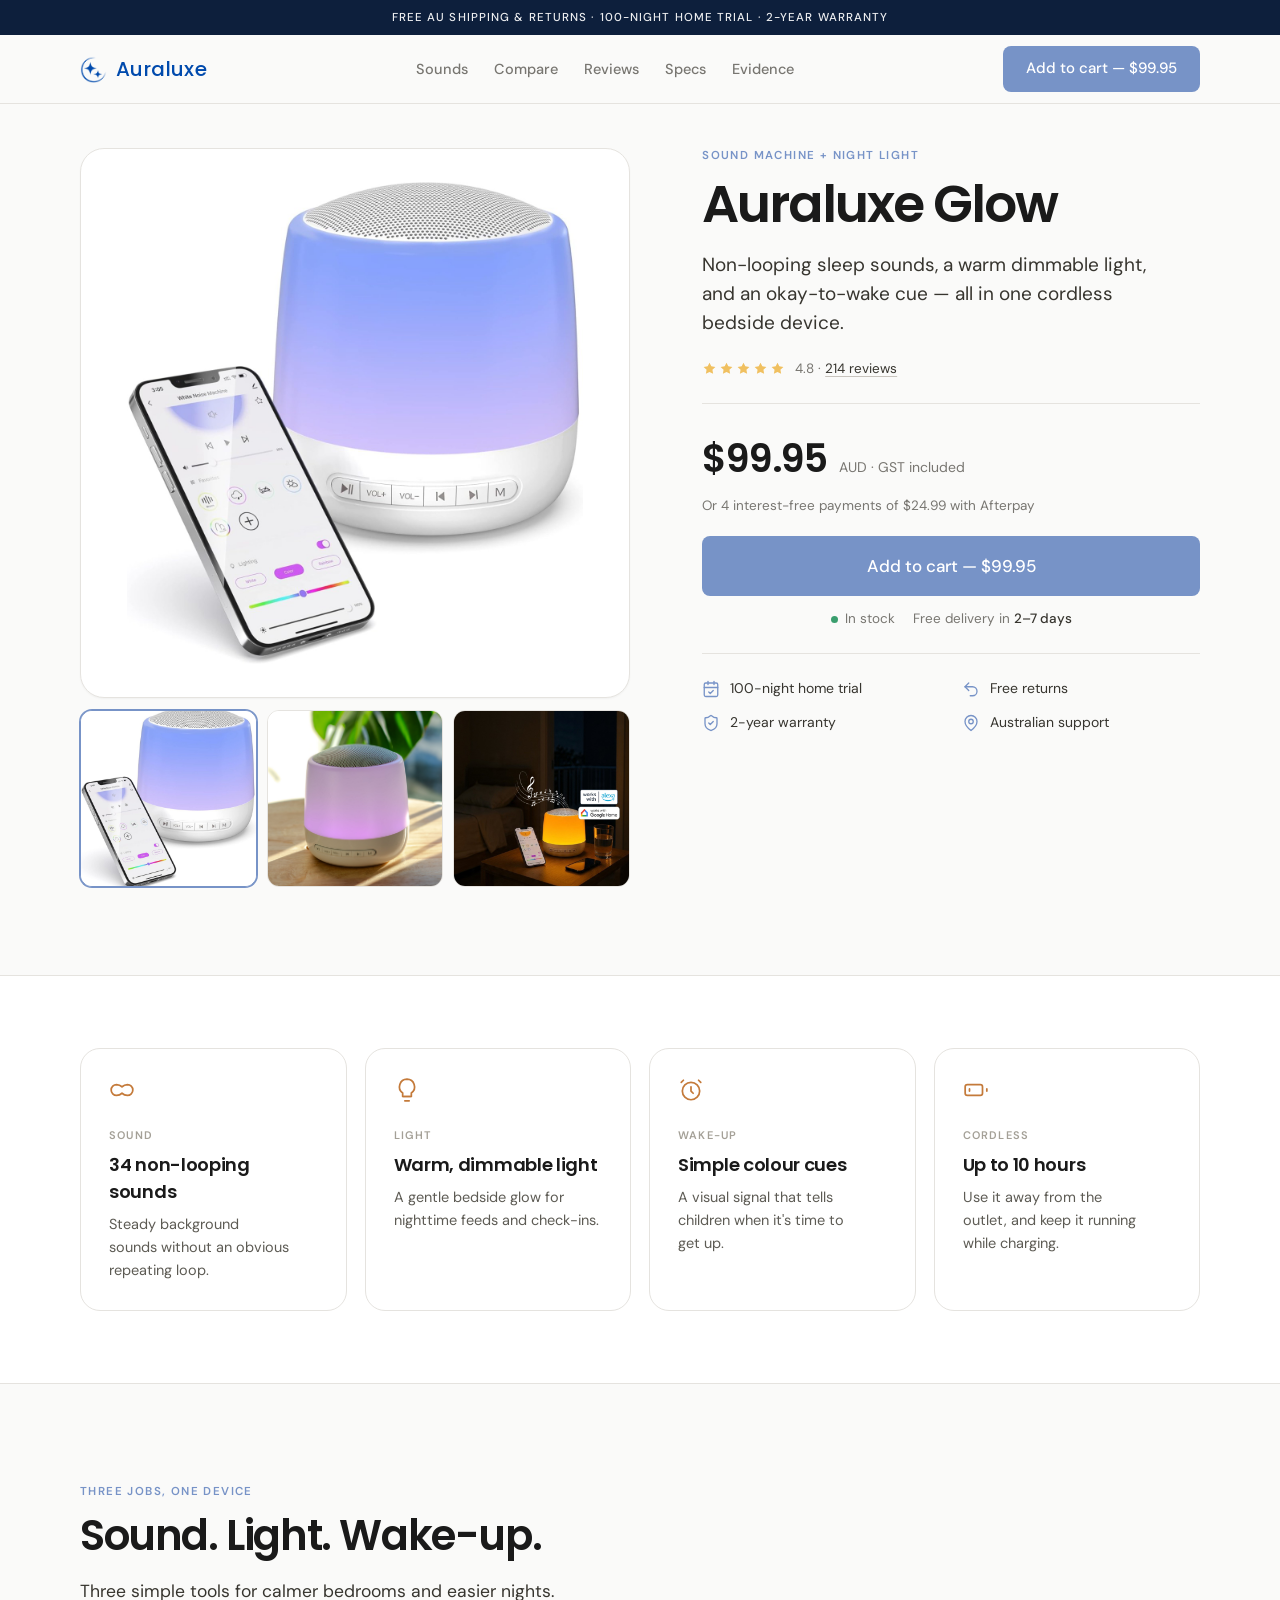
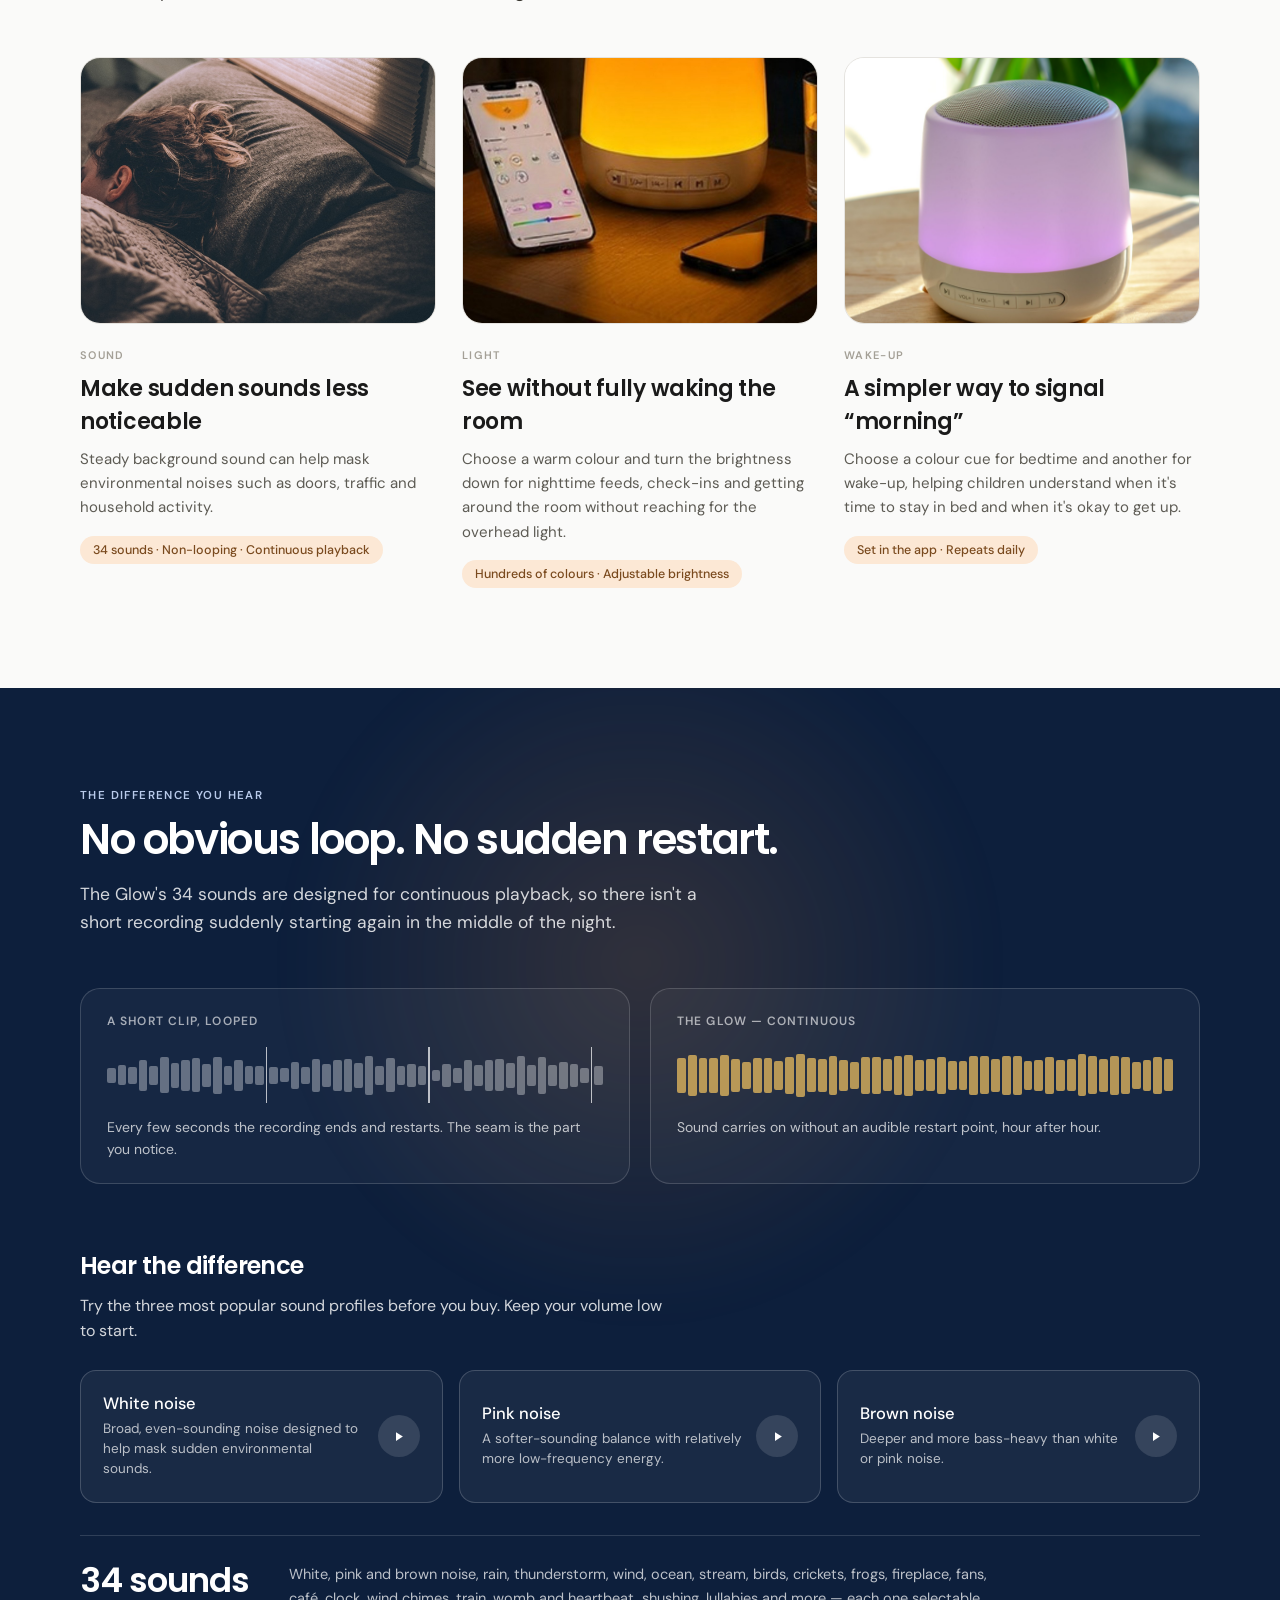
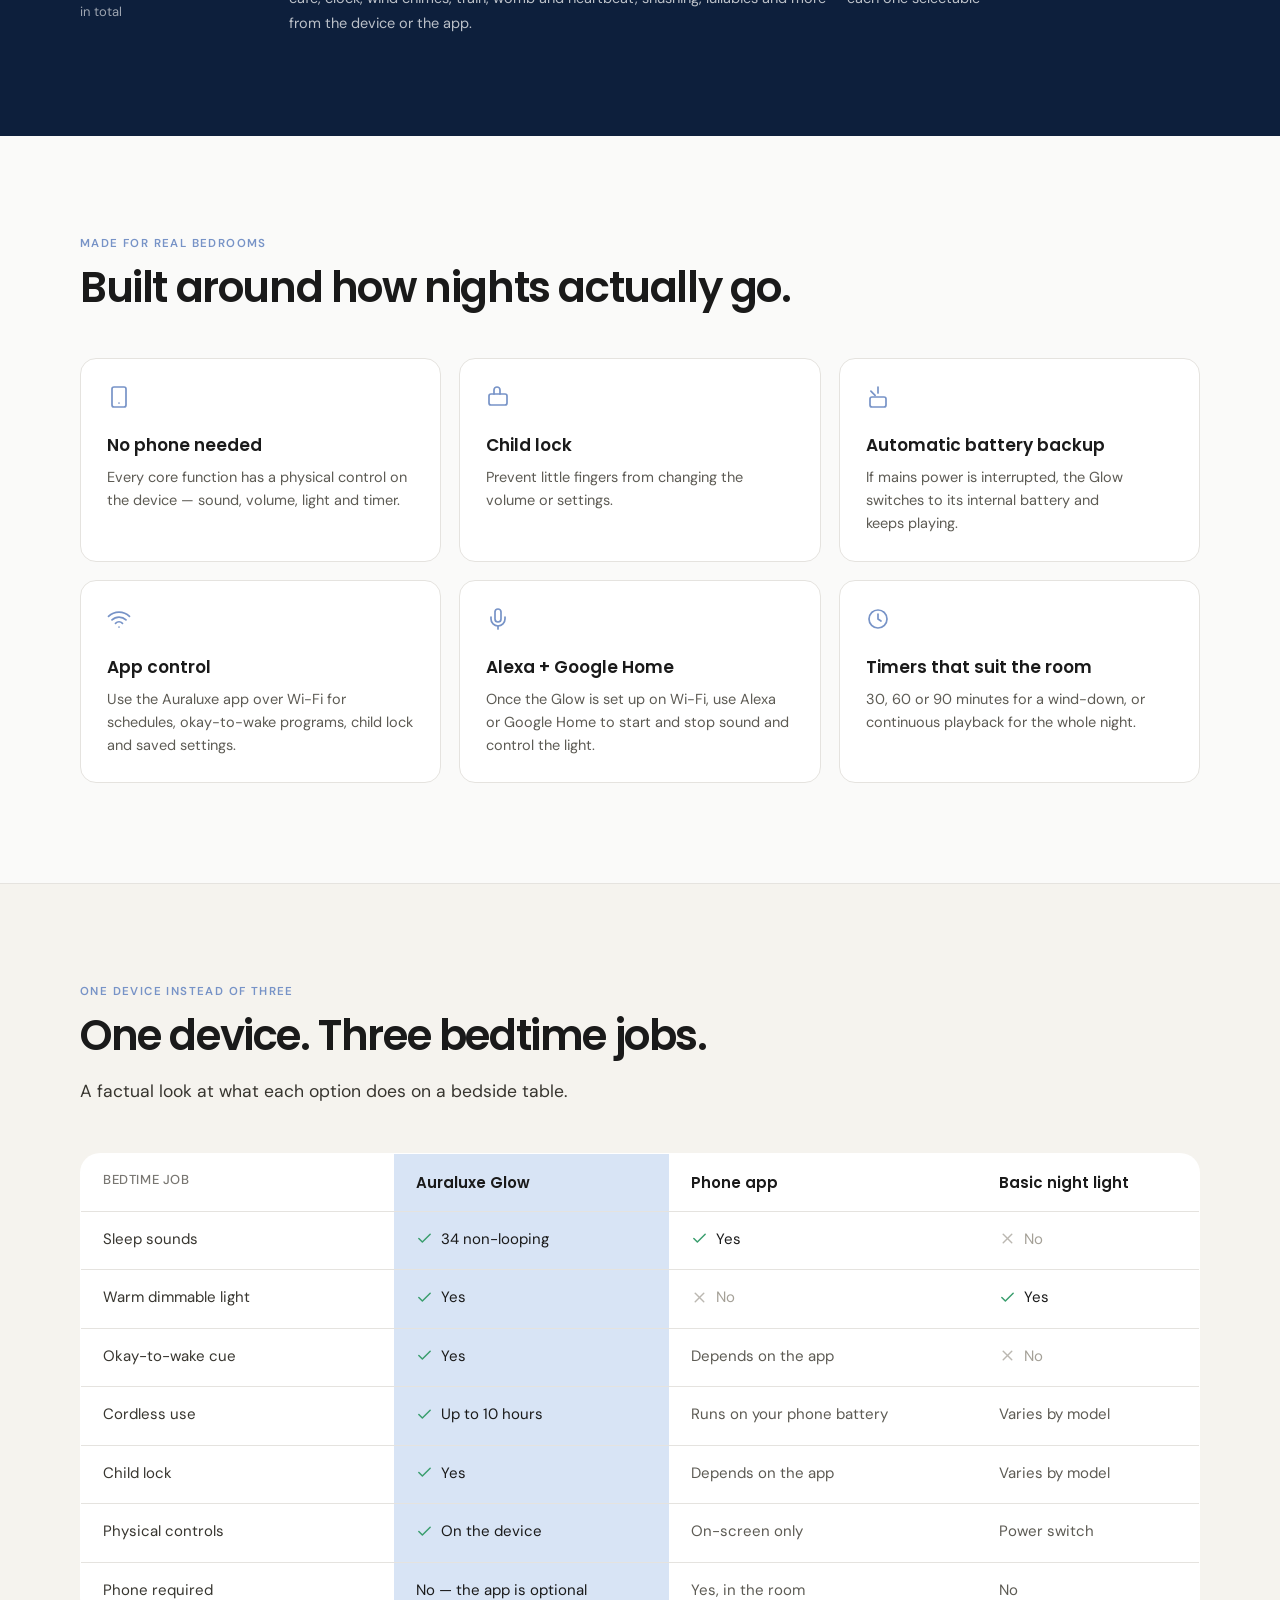
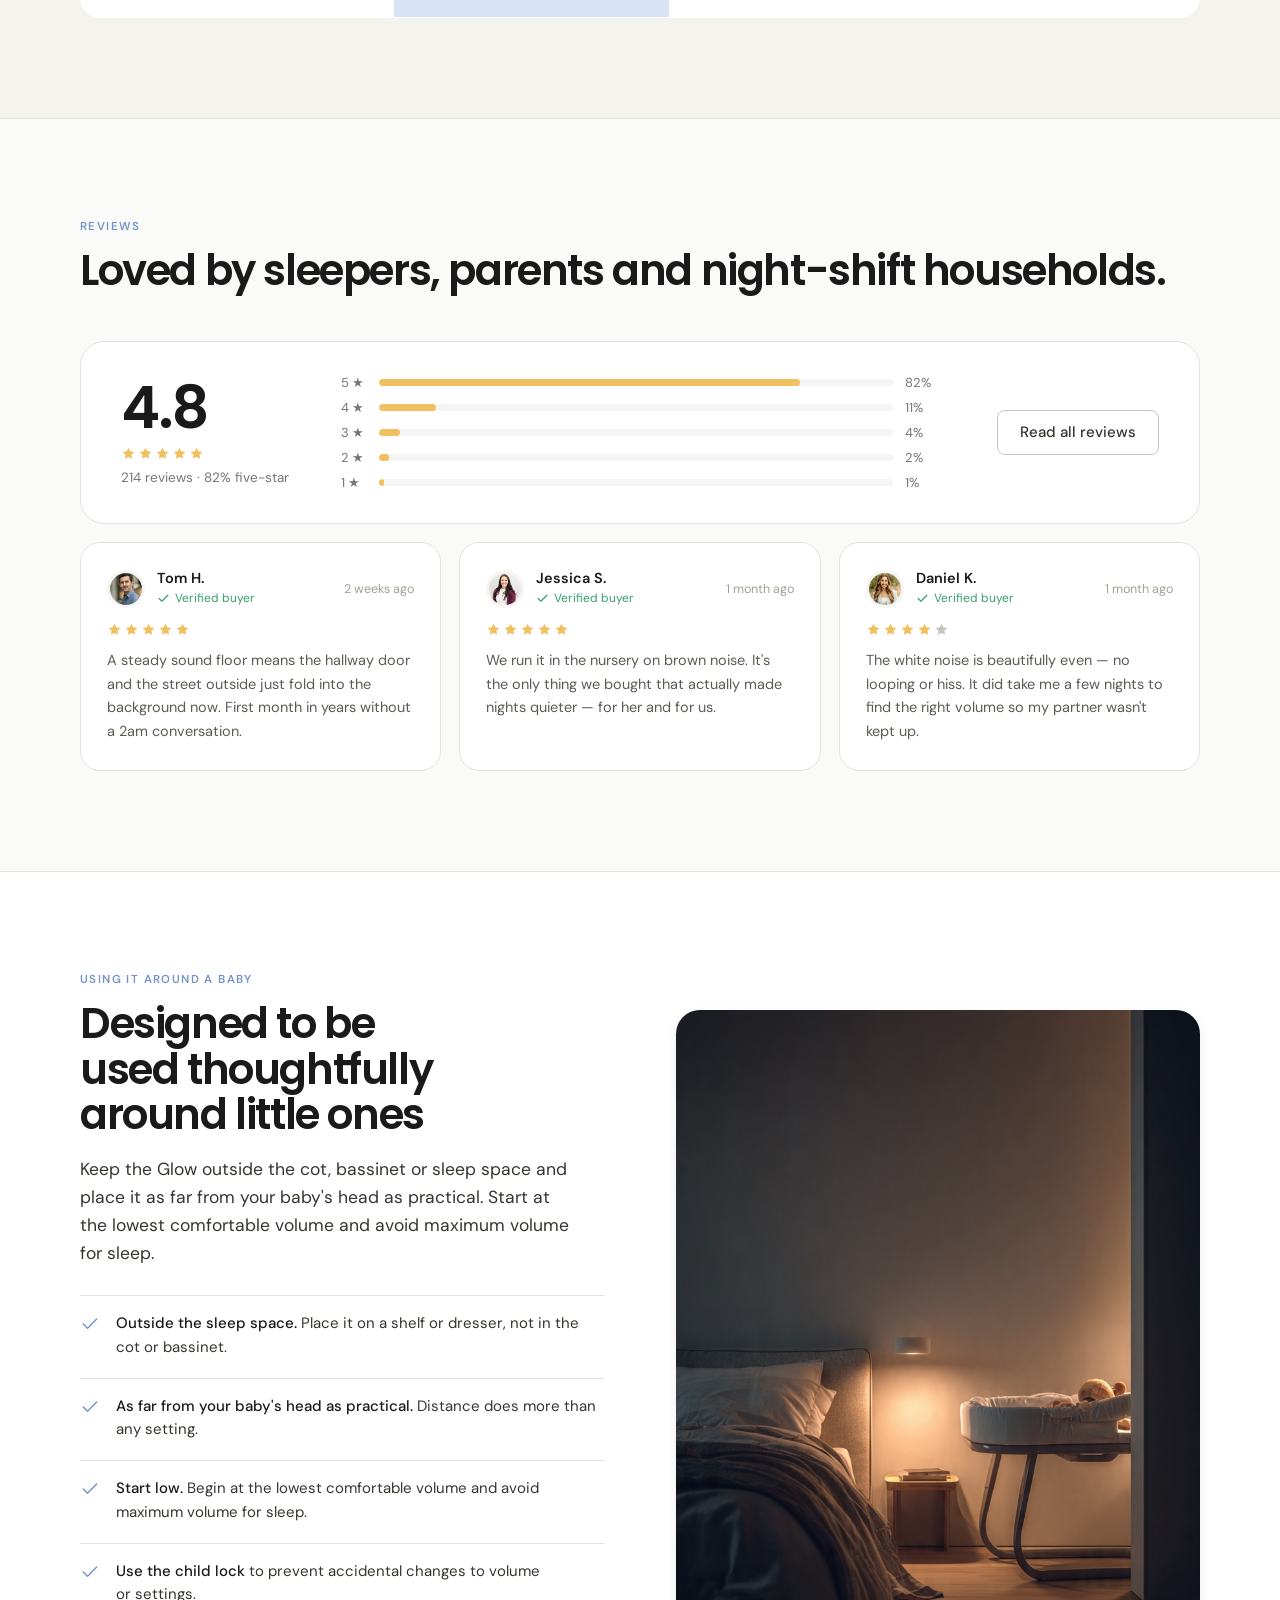
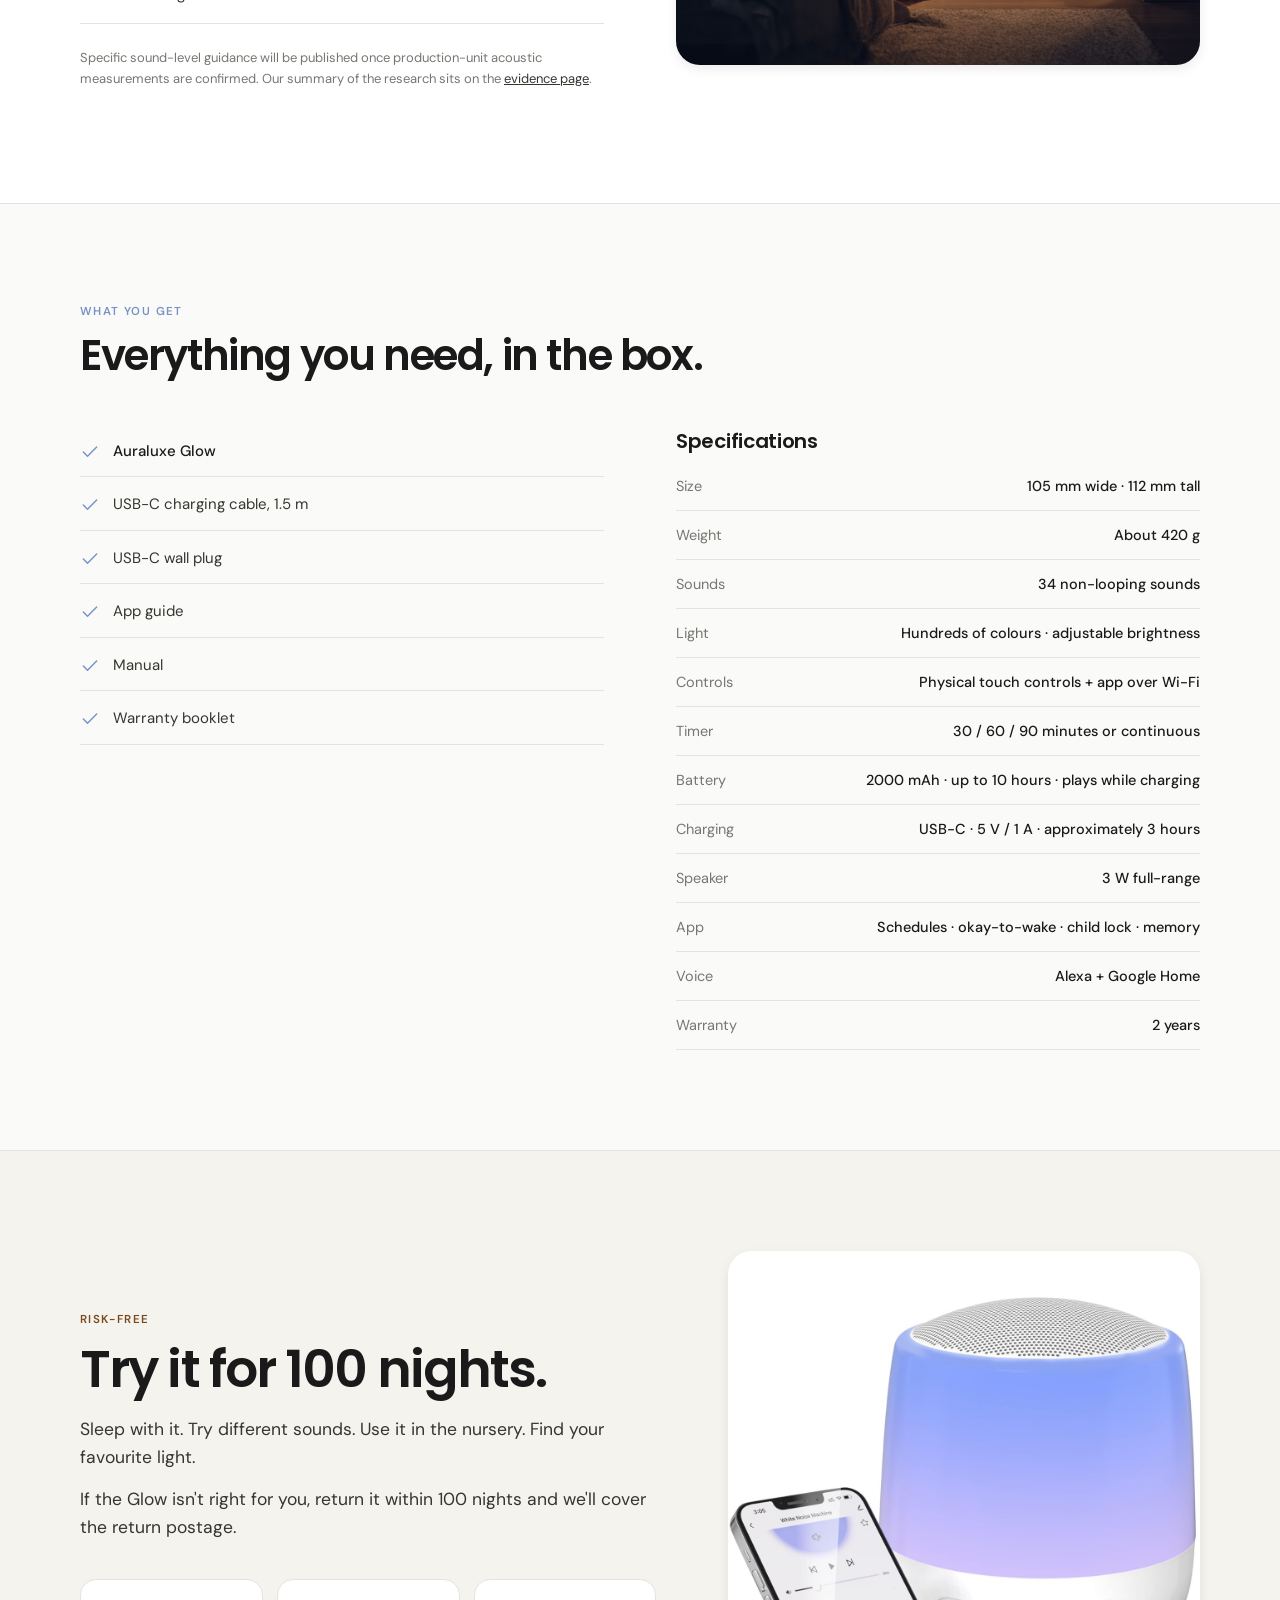
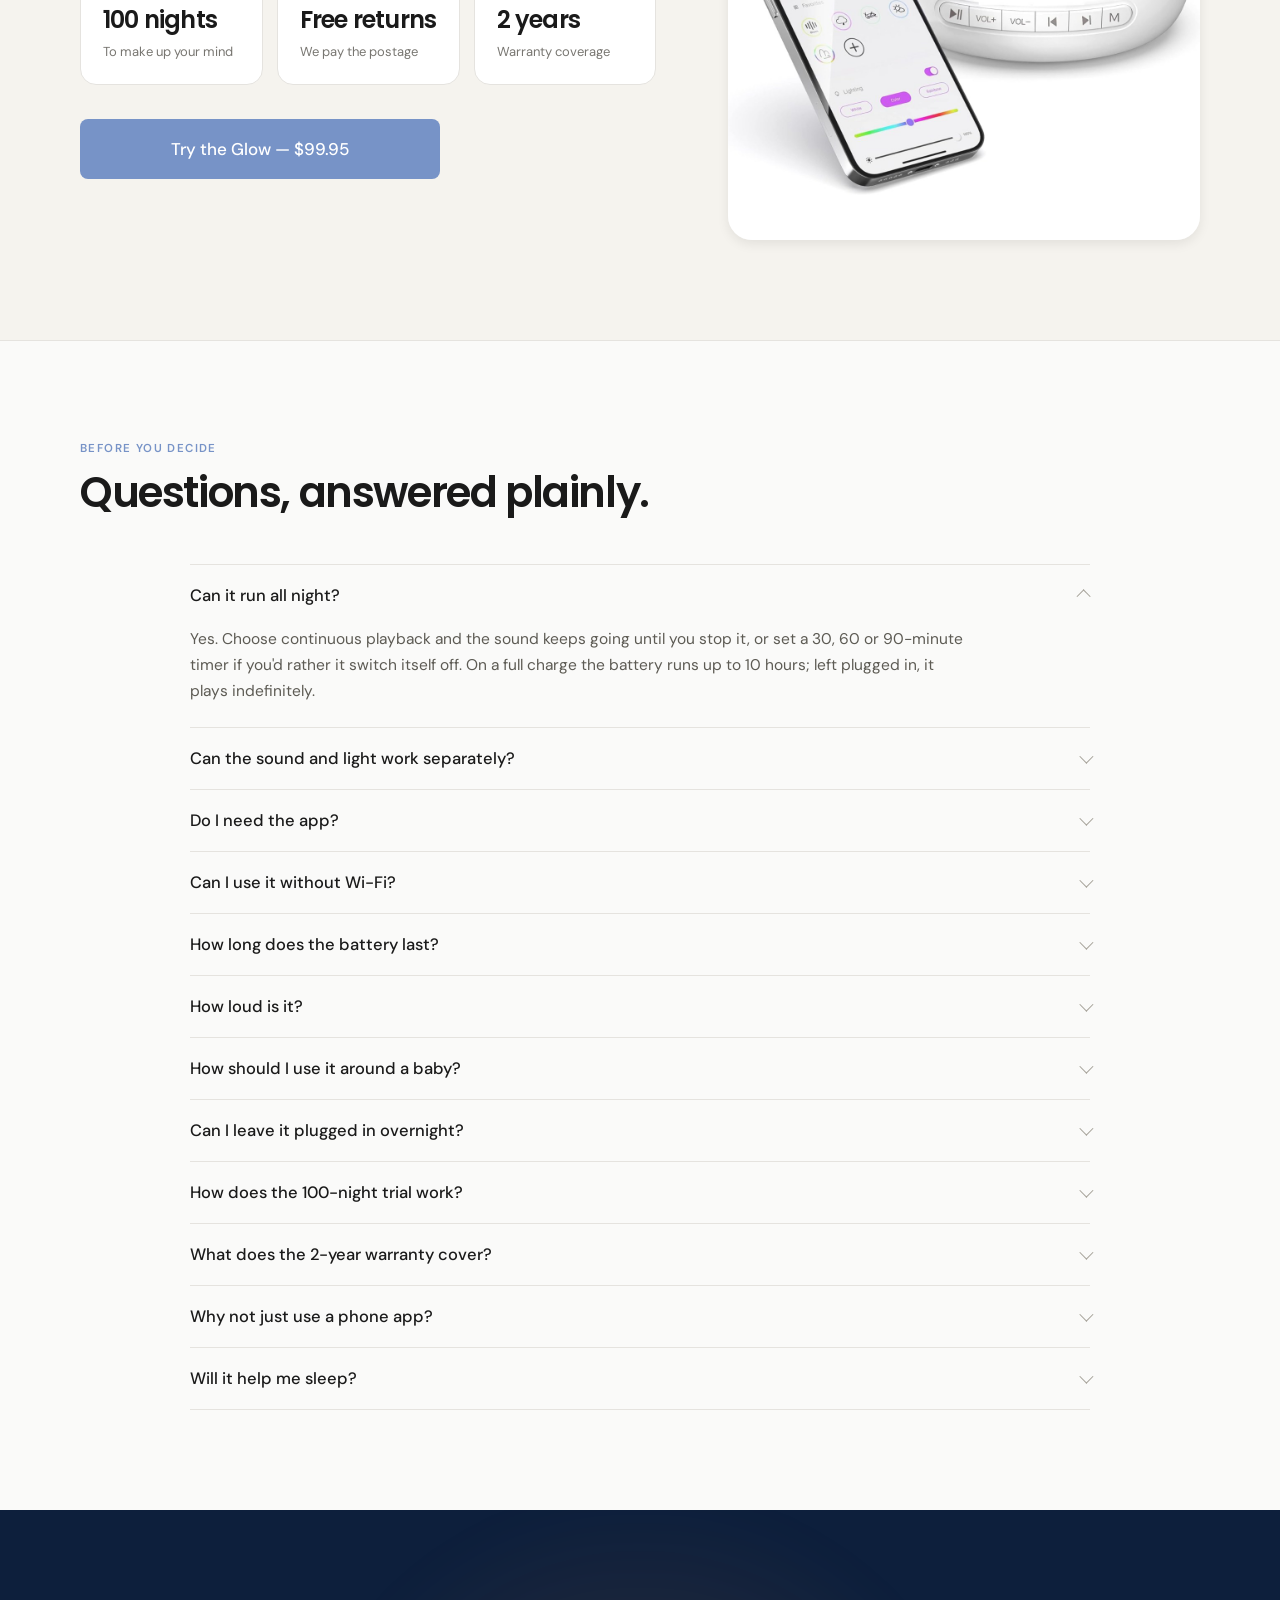
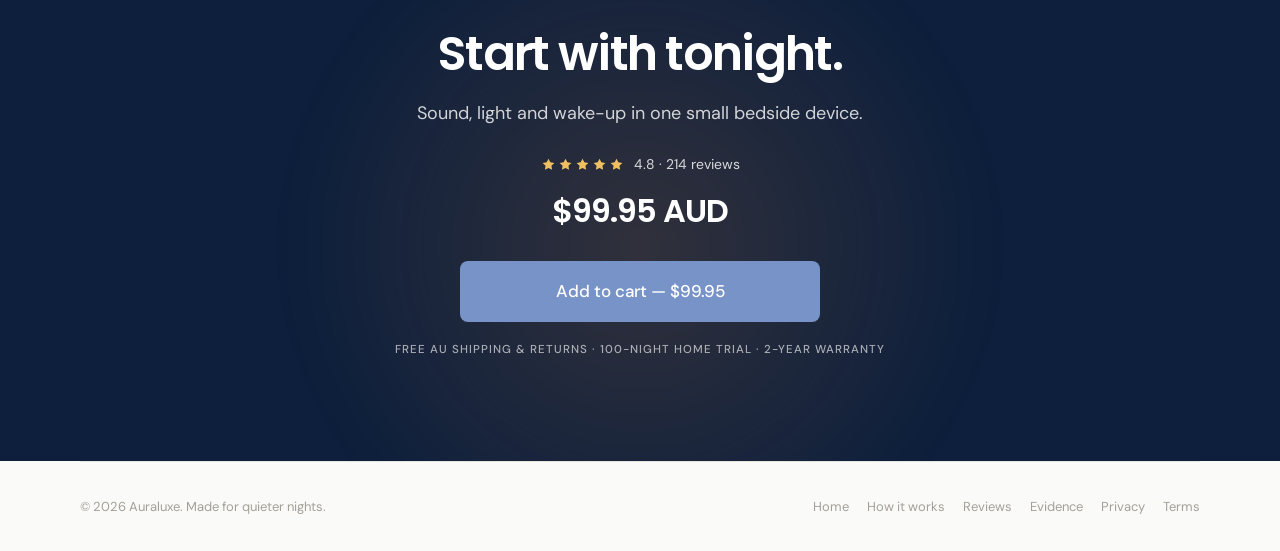
==== glow.html @ ab789fbf "Add files via upload" ====
<!DOCTYPE html>
<html lang="en">
<head>
<meta charset="utf-8">
<meta name="viewport" content="width=device-width, initial-scale=1">
<title>Auraluxe Glow — sound machine, night light and okay-to-wake in one</title>
<meta name="description" content="One small light. Quieter nights. Non-looping sleep sounds, a warm dimmable light and an okay-to-wake cue in one cordless bedside device. $99.95 AUD with free AU shipping, a 100-night home trial and a 2-year warranty.">
<link rel="stylesheet" href="assets/colors_and_type.css">
<style>
*{box-sizing:border-box}
html{scroll-behavior:smooth}
html,body{margin:0;padding:0;background:var(--surface-soft)}
body{font-family:var(--font-body);color:var(--ink);-webkit-font-smoothing:antialiased;text-rendering:optimizeLegibility}
:root{--gutter:40px;--sec:100px;--accent:#7793C7;--accent-deep:#4a659e;--amber:var(--brand-orange);--cream:var(--card-tint-cream);--ease:cubic-bezier(.4,0,.2,1)}
img{display:block;max-width:100%}
a{color:var(--charcoal)}
a:hover{color:var(--ink)}
:focus-visible{outline:2px solid var(--accent);outline-offset:3px;border-radius:4px}
::selection{background:var(--brand-purple-300)}
.wrap{max-width:1200px;margin:0 auto;padding-inline:var(--gutter)}
.eyebrow{font-size:11.5px;font-weight:600;letter-spacing:1.4px;text-transform:uppercase;color:var(--accent)}
.eyebrow.amber{color:var(--brand-orange-deep)}
h1{font-family:var(--font-head);font-weight:600;font-size:52px;letter-spacing:-2px;line-height:1.04;margin:14px 0 0;color:var(--ink);text-wrap:balance}
h2{font-family:var(--font-head);font-weight:600;font-size:42px;letter-spacing:-1.4px;line-height:1.08;margin:14px 0 0;color:var(--ink);text-wrap:balance}
h3{font-family:var(--font-head);font-weight:600;letter-spacing:-.3px;color:var(--ink);margin:0}
.sub{font-size:17.5px;line-height:1.6;color:var(--charcoal);max-width:54ch;margin:18px 0 0;text-wrap:pretty}
.sec{padding-block:var(--sec)}
.band{background:var(--cream);border-block:1px solid var(--hairline)}
.band-white{background:var(--canvas);border-block:1px solid var(--hairline)}
.btn{font-family:var(--font-body);font-size:15px;font-weight:500;line-height:1.3;border-radius:var(--r-md);padding:12px 22px;border:1px solid transparent;cursor:pointer;display:inline-flex;align-items:center;justify-content:center;gap:9px;white-space:nowrap;background:var(--accent);color:#fff;text-decoration:none;transition:background .2s var(--ease),transform .2s var(--ease),box-shadow .2s var(--ease)}
.btn:hover{background:var(--accent-deep);color:#fff;transform:translateY(-1px);box-shadow:var(--elev-2)}
.btn:active{transform:scale(.99)}
.btn-lg{font-size:17px;padding:18px 32px;width:100%}
.btn-ghost{background:transparent;color:var(--charcoal);border-color:var(--hairline-strong)}
.btn-ghost:hover{background:var(--surface);color:var(--ink);box-shadow:none}
.reveal{opacity:0;transform:translateY(14px);transition:opacity .7s var(--ease),transform .7s var(--ease)}
.reveal.in{opacity:1;transform:none}
@media (prefers-reduced-motion:reduce){.reveal{opacity:1;transform:none;transition:none}}
/* ---- announcement + nav ---- */
.banner{background:var(--brand-navy);color:rgba(255,255,255,.92);font-size:11.5px;font-weight:500;letter-spacing:1.1px;text-transform:uppercase;text-align:center;padding:10px 16px}
.nav{position:sticky;top:0;z-index:60;background:rgba(250,250,249,.9);backdrop-filter:blur(16px);-webkit-backdrop-filter:blur(16px);border-bottom:1px solid var(--hairline)}
.nav-inner{height:68px;display:flex;align-items:center;justify-content:space-between;gap:18px}
.brand{display:flex;align-items:center;gap:9px;text-decoration:none}
.brand img{height:27px;width:27px;object-fit:contain}
.brand span{font-family:var(--font-head);font-weight:500;font-size:20px;letter-spacing:.4px;color:var(--aura-logo-blue)}
.nav-links{display:flex;gap:26px;font-size:14.5px;font-weight:500}
.nav-links a{color:var(--steel);text-decoration:none}
.nav-links a:hover{color:var(--ink)}
/* ---- hero / buy box ---- */
.pdp{display:grid;grid-template-columns:1.05fr .95fr;gap:72px;padding-block:44px 88px;align-items:start}
.gallery{position:sticky;top:96px}
.stage{position:relative;overflow:hidden;border-radius:var(--r-xxxl);background:var(--canvas);border:1px solid var(--hairline);aspect-ratio:1/1;display:grid;place-items:center;box-shadow:var(--elev-1)}
.stage .halo{position:absolute;width:78%;aspect-ratio:1/1;border-radius:50%;background:radial-gradient(circle,rgba(196,122,58,.26) 0%,transparent 66%);filter:blur(16px);pointer-events:none;animation:halo 10s var(--ease) infinite}
@keyframes halo{0%,100%{opacity:.7;transform:scale(1)}50%{opacity:1;transform:scale(1.05)}}
.stage img{position:absolute;inset:0;width:100%;height:100%;object-fit:cover}
.stage img.contain{object-fit:contain;padding:6%}
.stage-tag{position:absolute;z-index:3;left:18px;bottom:18px;font-size:12px;font-weight:500;color:var(--charcoal);background:rgba(255,255,255,.84);backdrop-filter:blur(8px);border-radius:var(--r-full);padding:7px 14px}
.thumbs{display:grid;grid-template-columns:repeat(3,1fr);gap:10px;margin-top:12px}
.thumb{position:relative;padding:0;border:1px solid var(--hairline);background:var(--canvas);border-radius:var(--r-lg);overflow:hidden;aspect-ratio:1/1;cursor:pointer;transition:border-color .2s var(--ease),box-shadow .2s var(--ease)}
.thumb img{width:100%;height:100%;object-fit:cover}
.thumb:hover{border-color:var(--hairline-strong)}
.thumb[aria-pressed="true"]{border-color:var(--accent);box-shadow:0 0 0 1px var(--accent)}
.vp{font-size:19px;line-height:1.52;color:var(--charcoal);margin:20px 0 0;max-width:38ch;text-wrap:pretty}
.ratingline{display:flex;align-items:center;gap:10px;margin-top:22px;font-size:13.5px;color:var(--steel);flex-wrap:wrap}
.stars{display:flex;gap:2px}
.ratingline a{color:var(--charcoal);text-decoration:underline;text-decoration-color:var(--hairline-strong);text-underline-offset:3px}
.pricebox{margin-top:26px;padding-top:26px;border-top:1px solid var(--hairline)}
.pricerow{display:flex;align-items:baseline;gap:12px;flex-wrap:wrap}
.price{font-family:var(--font-head);font-weight:600;font-size:38px;letter-spacing:-1.2px;color:var(--ink);font-feature-settings:"tnum"}
.instal{font-size:13.5px;color:var(--steel);margin-top:10px}
.cta-wrap{margin-top:22px}
.micro{font-size:13.5px;color:var(--steel);margin-top:14px;display:flex;flex-wrap:wrap;gap:6px 18px;align-items:center;justify-content:center}
.micro b{font-weight:500;color:var(--charcoal)}
.dot-live{width:7px;height:7px;border-radius:50%;background:var(--brand-green);display:inline-block;margin-right:7px}
.assure{display:grid;grid-template-columns:1fr 1fr;gap:14px 22px;margin-top:26px;padding-top:24px;border-top:1px solid var(--hairline)}
.assure div{display:grid;grid-template-columns:18px 1fr;gap:10px;font-size:14px;line-height:1.45;color:var(--charcoal)}
.assure svg{color:var(--accent);margin-top:2px}
/* ---- benefit strip ---- */
.benefits{display:grid;grid-template-columns:repeat(4,1fr);gap:18px;margin-top:0}
.bcard{background:var(--canvas);border:1px solid var(--hairline);border-radius:var(--r-xxl);padding:28px}
.bcard svg{color:var(--amber);margin-bottom:20px}
.bcard .lab{font-size:11px;font-weight:600;letter-spacing:1.2px;text-transform:uppercase;color:var(--stone);margin-bottom:9px}
.bcard b{display:block;font-family:var(--font-head);font-weight:600;font-size:18px;letter-spacing:-.3px;color:var(--ink);margin-bottom:8px}
.bcard p{font-size:14.5px;line-height:1.6;color:var(--slate);margin:0;text-wrap:pretty}
/* ---- three jobs ---- */
.steps{display:grid;grid-template-columns:repeat(3,1fr);gap:26px;margin-top:52px}
.step-img{border-radius:var(--r-xxl);overflow:hidden;background:var(--surface);border:1px solid var(--hairline);aspect-ratio:4/3}
.step-img img{width:100%;height:100%;object-fit:cover}
.step-img.studio{background:var(--canvas)}
.step-img.studio img{object-fit:contain;padding:4%}
.step .n{font-size:11px;font-weight:600;letter-spacing:1.3px;text-transform:uppercase;color:var(--stone);margin-top:24px}
.step h3{font-size:22px;margin:10px 0 9px}
.step p{font-size:15px;line-height:1.62;color:var(--slate);margin:0;text-wrap:pretty}
.step .hl{display:inline-block;font-size:12.5px;font-weight:500;color:var(--brand-orange-deep);background:var(--card-tint-peach);border-radius:var(--r-full);padding:6px 13px;margin-top:16px}
/* ---- sound (navy) ---- */
.night{position:relative;overflow:hidden;background:var(--brand-navy);color:#fff}
.night .halo2{position:absolute;top:-10%;left:50%;width:760px;height:760px;transform:translateX(-50%);border-radius:50%;background:radial-gradient(circle,rgba(196,122,58,.2) 0%,transparent 66%);filter:blur(18px);pointer-events:none;animation:halo 14s var(--ease) infinite}
.night h2,.night h3{color:#fff}
.night .sub{color:rgba(255,255,255,.82)}
.night .eyebrow{color:#b8caea}
.waves{margin-top:52px;display:grid;grid-template-columns:1fr 1fr;gap:20px}
.wavecard{border:1px solid rgba(255,255,255,.16);border-radius:var(--r-xxl);padding:24px 26px 22px;background:rgba(255,255,255,.04)}
.wavecard .wt{font-size:12px;font-weight:600;letter-spacing:1.1px;text-transform:uppercase;color:rgba(255,255,255,.62)}
.wavecard .wv{display:flex;align-items:center;gap:2px;height:56px;margin:18px 0 14px}
.wavecard .wv i{flex:1;border-radius:2px;background:rgba(255,255,255,.34)}
.wavecard.own .wv i{background:rgba(240,192,96,.72)}
.wavecard .seam{width:1.5px;flex:none;background:#fff;height:100%;opacity:.7}
.wavecard p{font-size:14px;line-height:1.55;color:rgba(255,255,255,.72);margin:0}
.audio{margin-top:26px;display:grid;grid-template-columns:repeat(3,1fr);gap:16px}
.sound{text-align:left;background:rgba(255,255,255,.05);border:1px solid rgba(255,255,255,.18);border-radius:var(--r-xl);padding:22px;cursor:pointer;font-family:var(--font-body);display:grid;grid-template-columns:1fr auto;gap:14px;align-items:center;transition:background .2s var(--ease),border-color .2s var(--ease)}
.sound:hover{background:rgba(255,255,255,.1);border-color:rgba(255,255,255,.34)}
.sound[aria-pressed="true"]{border-color:var(--brand-yellow);background:rgba(240,192,96,.12)}
.sound strong{display:block;font-size:16.5px;font-weight:500;color:#fff}
.sound em{display:block;font-style:normal;font-size:13.5px;line-height:1.5;color:rgba(255,255,255,.7);margin-top:5px}
.play{width:42px;height:42px;border-radius:50%;background:rgba(255,255,255,.12);display:grid;place-items:center;color:#fff;flex:none}
.sound[aria-pressed="true"] .play{background:var(--brand-yellow);color:var(--brand-navy)}
.eq{display:flex;align-items:flex-end;gap:2px;height:13px}
.eq i{width:2.5px;background:currentColor;border-radius:2px;height:35%;animation:eq 1s ease-in-out infinite}
.eq i:nth-child(2){animation-delay:.18s}.eq i:nth-child(3){animation-delay:.36s}.eq i:nth-child(4){animation-delay:.54s}
@keyframes eq{0%,100%{height:30%}50%{height:100%}}
.libr{margin-top:32px;padding-top:26px;border-top:1px solid rgba(255,255,255,.14);display:grid;grid-template-columns:auto 1fr;gap:40px;align-items:start}
.libr .big{font-family:var(--font-head);font-weight:600;font-size:34px;letter-spacing:-1px;color:#fff;line-height:1.1;white-space:nowrap}
.libr .big span{display:block;font-family:var(--font-body);font-size:13px;font-weight:400;letter-spacing:.2px;color:rgba(255,255,255,.6);margin-top:6px}
.libr p{font-size:14.5px;line-height:1.7;color:rgba(255,255,255,.72);margin:0;max-width:72ch}
.note{font-size:13px;line-height:1.6;color:var(--steel);margin-top:24px;max-width:70ch}
/* ---- feature grid ---- */
.cases{display:grid;grid-template-columns:repeat(3,1fr);gap:18px;margin-top:48px}
.case{background:var(--canvas);border:1px solid var(--hairline);border-radius:var(--r-xl);padding:26px}
.case svg{color:var(--accent);margin-bottom:18px}
.case b{display:block;font-family:var(--font-head);font-weight:600;font-size:17px;color:var(--ink);margin-bottom:8px}
.case p{font-size:14.5px;line-height:1.58;color:var(--slate);margin:0;text-wrap:pretty}
/* ---- compare ---- */
.table{width:100%;border-collapse:collapse;margin-top:48px;font-size:15px;background:var(--canvas);border:1px solid var(--hairline);border-radius:var(--r-xxl);overflow:hidden}
.table th,.table td{text-align:left;padding:17px 22px;border-bottom:1px solid var(--hairline);vertical-align:top}
.table tbody tr:last-child th,.table tbody tr:last-child td{border-bottom:0}
.table thead th{font-family:var(--font-head);font-weight:600;font-size:15px;color:var(--ink);white-space:nowrap}
.table thead th:first-child{color:var(--steel);font-family:var(--font-body);font-weight:500;font-size:13px;letter-spacing:.6px;text-transform:uppercase}
.table tbody th{font-weight:400;color:var(--charcoal);width:28%}
.table td{color:var(--slate)}
.table .own{background:var(--card-tint-lavender);color:var(--ink)}
.yes,.no{display:inline-flex;align-items:center;gap:8px;color:var(--ink)}
.yes svg{color:var(--brand-green);flex:none}
.no{color:var(--stone)}
.no svg{color:var(--muted);flex:none}
/* ---- reviews ---- */
.rev-top{display:grid;grid-template-columns:auto 1fr auto;gap:52px;align-items:center;background:var(--canvas);border:1px solid var(--hairline);border-radius:var(--r-xxxl);padding:32px 40px;margin-top:48px}
.score{font-family:var(--font-head);font-weight:600;font-size:58px;letter-spacing:-2px;line-height:1;color:var(--ink)}
.rev-meta{font-size:13.5px;color:var(--steel);margin-top:8px}
.bars{display:flex;flex-direction:column;gap:8px}
.bar-row{display:grid;grid-template-columns:26px 1fr 40px;align-items:center;gap:12px;font-size:13px;color:var(--steel)}
.bar{height:7px;border-radius:var(--r-full);background:var(--surface);overflow:hidden}
.bar i{display:block;height:100%;border-radius:var(--r-full);background:var(--brand-yellow)}
.rev-grid{display:grid;grid-template-columns:repeat(3,1fr);gap:18px;margin-top:18px}
.rev{background:var(--canvas);border:1px solid var(--hairline);border-radius:var(--r-xxl);padding:26px;display:flex;flex-direction:column;gap:12px}
.rev-head{display:flex;align-items:center;gap:12px}
.rev-head img{width:38px;height:38px;border-radius:50%;object-fit:cover;background:var(--surface)}
.who{font-size:14.5px;font-weight:600;color:var(--ink)}
.verified{display:inline-flex;align-items:center;gap:5px;font-size:12px;color:var(--brand-green);margin-top:3px}
.rev time{font-size:12.5px;color:var(--stone);margin-left:auto;white-space:nowrap}
.rev p{font-size:14.5px;line-height:1.65;color:var(--slate);margin:0;text-wrap:pretty}
/* ---- box + specs ---- */
.two{display:grid;grid-template-columns:1fr 1fr;gap:72px;align-items:start;margin-top:48px}
.spec{display:grid;grid-template-columns:1fr auto;gap:20px;padding:15px 0;border-bottom:1px solid var(--hairline);font-size:14.5px;margin:0}
.spec dt{color:var(--steel)}
.spec dd{margin:0;color:var(--ink);font-weight:500;text-align:right}
.mini{list-style:none;margin:22px 0 0;padding:0;display:flex;flex-direction:column;gap:2px}
.mini li{display:grid;grid-template-columns:20px 1fr;gap:13px;padding:14px 0;border-bottom:1px solid var(--hairline);font-size:15px;line-height:1.5;color:var(--charcoal)}
.mini svg{color:var(--accent);margin-top:2px}
.mini b{color:var(--ink);font-weight:500}
/* ---- safety ---- */
.safety{display:grid;grid-template-columns:1fr 1fr;gap:72px;align-items:center}
.photo{border-radius:var(--r-xxxl);overflow:hidden;box-shadow:var(--elev-2);background:var(--surface)}
.photo img{width:100%;aspect-ratio:4/5;object-fit:cover}
.rules{list-style:none;margin:28px 0 0;padding:0;display:flex;flex-direction:column;gap:2px}
.rules li{display:grid;grid-template-columns:22px 1fr;gap:14px;padding:16px 0;border-top:1px solid var(--hairline);font-size:15px;line-height:1.58;color:var(--charcoal);text-wrap:pretty}
.rules li:last-child{border-bottom:1px solid var(--hairline)}
.rules b{color:var(--ink);font-weight:500}
.rules svg{color:var(--accent);margin-top:2px}
/* ---- trial ---- */
.trial{display:grid;grid-template-columns:1.1fr .9fr;gap:72px;align-items:center}
.trial h2{font-size:52px;letter-spacing:-1.9px}
.tstats{display:grid;grid-template-columns:repeat(3,1fr);gap:14px;margin-top:38px}
.tstat{background:var(--canvas);border:1px solid var(--hairline);border-radius:var(--r-xl);padding:22px}
.tstat b{display:block;font-family:var(--font-head);font-weight:600;font-size:24px;letter-spacing:-.8px;color:var(--ink)}
.tstat span{display:block;font-size:13px;line-height:1.45;color:var(--steel);margin-top:6px}
.trial-cta{max-width:360px;margin-top:34px}
/* ---- faq ---- */
.faq{max-width:900px;margin:48px auto 0}
.faq details{border-bottom:1px solid var(--hairline)}
.faq details:first-of-type{border-top:1px solid var(--hairline)}
.faq summary{list-style:none;cursor:pointer;padding:20px 0;font-size:16.5px;font-weight:500;color:var(--ink);display:flex;align-items:center;justify-content:space-between;gap:16px}
.faq summary::-webkit-details-marker{display:none}
.faq summary::after{content:"";width:9px;height:9px;border-right:1.6px solid var(--stone);border-bottom:1.6px solid var(--stone);transform:rotate(45deg) translateY(-2px);transition:transform .25s var(--ease);flex:none}
.faq details[open] summary::after{transform:rotate(225deg) translateY(-2px)}
.faq p{font-size:15.5px;line-height:1.7;color:var(--slate);margin:0 0 22px;max-width:72ch;text-wrap:pretty}
/* ---- final ---- */
.final{text-align:center;padding-block:calc(var(--sec) + 4px)}
.final h2{color:#fff;font-size:48px;letter-spacing:-1.7px}
.final p{font-size:18px;line-height:1.55;color:rgba(255,255,255,.8);max-width:460px;margin:20px auto 0}
.final .frate{display:flex;align-items:center;justify-content:center;gap:10px;margin-top:28px;font-size:14px;color:rgba(255,255,255,.82)}
.final .fprice{font-family:var(--font-head);font-weight:600;font-size:32px;letter-spacing:-1px;color:#fff;margin-top:14px}
.final .cta{max-width:360px;margin:26px auto 0}
.final .fmicro{font-size:11.5px;font-weight:500;letter-spacing:1px;text-transform:uppercase;color:rgba(255,255,255,.62);margin-top:20px}
.foot{padding-block:36px;display:flex;align-items:center;justify-content:space-between;gap:18px;flex-wrap:wrap;font-size:13px;color:var(--stone);border-top:1px solid var(--hairline)}
.foot-links{display:flex;gap:18px;flex-wrap:wrap}
.foot a{text-decoration:none;color:var(--stone)}
.foot a:hover{color:var(--ink)}
/* ---- sticky buy bar ---- */
.sticky{position:fixed;left:0;right:0;bottom:0;z-index:70;display:none;align-items:center;gap:14px;padding:12px 16px calc(12px + env(safe-area-inset-bottom));background:rgba(250,250,249,.96);backdrop-filter:blur(16px);-webkit-backdrop-filter:blur(16px);border-top:1px solid var(--hairline);transform:translateY(110%);transition:transform .3s var(--ease)}
.sticky.show{transform:none}
.sticky .s-price{font-family:var(--font-head);font-weight:600;font-size:18px;letter-spacing:-.5px;color:var(--ink);font-feature-settings:"tnum"}
.sticky .s-sub{font-size:11.5px;color:var(--steel);margin-top:2px}
.sticky .btn{flex:1;min-height:48px}
.toast{position:fixed;left:50%;bottom:32px;transform:translateX(-50%) translateY(20px);opacity:0;background:var(--ink);color:#fff;font-size:14px;font-weight:500;padding:14px 22px;border-radius:var(--r-full);box-shadow:var(--elev-4);transition:opacity .3s var(--ease),transform .3s var(--ease);z-index:90;pointer-events:none}
.toast.show{opacity:1;transform:translateX(-50%)}
@media (prefers-reduced-motion:reduce){.halo,.halo2,.eq i{animation:none}}
/* ---- responsive ---- */
@media (max-width:1040px){
  :root{--sec:78px}
  .pdp{grid-template-columns:1fr;gap:44px;padding-block:32px 64px}
  .gallery{position:static}
  h1{font-size:40px;letter-spacing:-1.4px}
  h2,.trial h2{font-size:32px;letter-spacing:-1px}
  .benefits,.cases,.waves,.audio{grid-template-columns:repeat(2,1fr)}
  .steps,.rev-grid{grid-template-columns:1fr}
  .two,.safety,.trial{grid-template-columns:1fr;gap:40px}
  .rev-top{grid-template-columns:1fr;gap:24px;padding:28px}
  .photo img{aspect-ratio:16/10}
  .final h2{font-size:34px;letter-spacing:-1.1px}
  .libr{grid-template-columns:1fr;gap:18px}
  .steps{gap:40px}
}
@media (max-width:720px){
  :root{--gutter:18px;--sec:62px}
  .nav-links,.nav .btn{display:none}
  h1{font-size:33px;letter-spacing:-1.1px}
  h2,.trial h2{font-size:27px;letter-spacing:-.8px}
  .vp{font-size:17px}
  .benefits,.cases,.audio,.waves,.tstats{grid-template-columns:1fr}
  .thumbs{grid-template-columns:repeat(5,1fr);gap:8px}
  .assure{grid-template-columns:1fr}
  .sticky{display:flex}
  body{padding-bottom:78px}
  .toast{bottom:96px}
  .table{font-size:13.5px}
  .table th,.table td{padding:13px 12px}
  .table tbody th{width:34%}
  .btn-lg{min-height:54px}
  .libr .big{white-space:normal}
}
</style>
<!-- Meta Pixel Code -->
<script>
!function(f,b,e,v,n,t,s)
{if(f.fbq)return;n=f.fbq=function(){n.callMethod?
n.callMethod.apply(n,arguments):n.queue.push(arguments)};
if(!f._fbq)f._fbq=n;n.push=n;n.loaded=!0;n.version='2.0';
n.queue=[];t=b.createElement(e);t.async=!0;
t.src=v;s=b.getElementsByTagName(e)[0];
s.parentNode.insertBefore(t,s)}(window, document,'script',
'https://connect.facebook.net/en_US/fbevents.js');
fbq('init', '1595185192248418');
fbq('track', 'PageView');
</script>
<noscript><img height="1" width="1" style="display:none"
src="https://www.facebook.com/tr?id=1595185192248418&ev=PageView&noscript=1"
/></noscript>
<!-- End Meta Pixel Code -->
</head>
<body>
<div class="banner">Free AU shipping &amp; returns · 100-night home trial · 2-year warranty</div>
<nav class="nav">
  <div class="wrap nav-inner">
    <a class="brand" href="index.html"><img src="assets/mark.png" alt="Auraluxe"><span>Auraluxe</span></a>
    <div class="nav-links">
      <a href="#sound">Sounds</a>
      <a href="#compare">Compare</a>
      <a href="#reviews">Reviews</a>
      <a href="#specs">Specs</a>
      <a href="sleep-science.html">Evidence</a>
    </div>
    <button class="btn" data-cta>Add to cart — $99.95</button>
  </div>
</nav>

<!-- ============ HERO ============ -->
<main class="wrap pdp">
  <div class="gallery">
    <div class="stage" id="stage">
      <img id="stageImg" class="contain" src="assets/product-app.jpg" alt="The Auraluxe Glow beside a phone running the Auraluxe app">
    </div>
    <div class="thumbs" id="thumbs" role="group" aria-label="Product images"></div>
  </div>

  <div>
    <div class="eyebrow">Sound machine + night light</div>
    <h1>Auraluxe Glow</h1>
    <p class="vp">Non-looping sleep sounds, a warm dimmable light, and an okay-to-wake cue — all in one cordless bedside device.</p>

    <div class="ratingline">
      <span class="stars" id="hStars" aria-label="Rated 4.8 out of 5"></span>
      <span>4.8 · <a href="#reviews">214 reviews</a></span>
    </div>

    <div class="pricebox">
      <div class="pricerow"><span class="price">$99.95</span><span style="font-size:14px;color:var(--steel)">AUD · GST included</span></div>
      <div class="instal">Or 4 interest-free payments of $24.99 with Afterpay</div>
      <div class="cta-wrap"><button class="btn btn-lg" data-cta>Add to cart — $99.95</button></div>
      <div class="micro"><span><span class="dot-live"></span>In stock</span><span>Free delivery in <b>2–7 days</b></span></div>

      <div class="assure">
        <div><svg width="18" height="18" viewBox="0 0 24 24" fill="none" stroke="currentColor" stroke-width="1.75" stroke-linecap="round" stroke-linejoin="round"><path d="M8 2v4"/><path d="M16 2v4"/><rect width="18" height="18" x="3" y="4" rx="2"/><path d="M3 10h18"/><path d="m9 16 2 2 4-4"/></svg><span>100-night home trial</span></div>
        <div><svg width="18" height="18" viewBox="0 0 24 24" fill="none" stroke="currentColor" stroke-width="1.75" stroke-linecap="round" stroke-linejoin="round"><path d="M9 14 4 9l5-5"/><path d="M4 9h10a6 6 0 0 1 0 12h-3"/></svg><span>Free returns</span></div>
        <div><svg width="18" height="18" viewBox="0 0 24 24" fill="none" stroke="currentColor" stroke-width="1.75" stroke-linecap="round" stroke-linejoin="round"><path d="M20 13c0 5-3.5 7.5-7.66 8.95a1 1 0 0 1-.67-.01C7.5 20.5 4 18 4 13V6a1 1 0 0 1 1-1c2 0 4.5-1.2 6.24-2.72a1.17 1.17 0 0 1 1.52 0C14.51 3.81 17 5 19 5a1 1 0 0 1 1 1z"/><path d="m9 12 2 2 4-4"/></svg><span>2-year warranty</span></div>
        <div><svg width="18" height="18" viewBox="0 0 24 24" fill="none" stroke="currentColor" stroke-width="1.75" stroke-linecap="round" stroke-linejoin="round"><path d="M20 10c0 6-8 12-8 12s-8-6-8-12a8 8 0 0 1 16 0"/><circle cx="12" cy="10" r="3"/></svg><span>Australian support</span></div>
      </div>
    </div>
  </div>
</main>

<!-- ============ BENEFIT STRIP ============ -->
<section class="band-white">
  <div class="wrap sec reveal" style="padding-block:72px">
    <div class="benefits">
      <article class="bcard">
        <svg width="26" height="26" viewBox="0 0 24 24" fill="none" stroke="currentColor" stroke-width="1.6" stroke-linecap="round" stroke-linejoin="round"><path d="M2 12a5 5 0 0 1 5-5 8 8 0 0 1 5 2 8 8 0 0 1 5-2 5 5 0 0 1 0 10 8 8 0 0 1-5-2 8 8 0 0 1-5 2 5 5 0 0 1-5-5"/></svg>
        <div class="lab">Sound</div>
        <b>34 non-looping sounds</b>
        <p>Steady background sounds without an obvious repeating loop.</p>
      </article>
      <article class="bcard">
        <svg width="26" height="26" viewBox="0 0 24 24" fill="none" stroke="currentColor" stroke-width="1.6" stroke-linecap="round" stroke-linejoin="round"><path d="M9 18h6"/><path d="M10 22h4"/><path d="M12 2a7 7 0 0 0-4 12.7V18h8v-3.3A7 7 0 0 0 12 2"/></svg>
        <div class="lab">Light</div>
        <b>Warm, dimmable light</b>
        <p>A gentle bedside glow for nighttime feeds and check-ins.</p>
      </article>
      <article class="bcard">
        <svg width="26" height="26" viewBox="0 0 24 24" fill="none" stroke="currentColor" stroke-width="1.6" stroke-linecap="round" stroke-linejoin="round"><circle cx="12" cy="13" r="8"/><path d="M12 9v4l2 2"/><path d="M5 3 3 5"/><path d="m19 3 2 2"/></svg>
        <div class="lab">Wake-up</div>
        <b>Simple colour cues</b>
        <p>A visual signal that tells children when it's time to get up.</p>
      </article>
      <article class="bcard">
        <svg width="26" height="26" viewBox="0 0 24 24" fill="none" stroke="currentColor" stroke-width="1.6" stroke-linecap="round" stroke-linejoin="round"><rect width="16" height="10" x="2" y="7" rx="2"/><path d="M22 11v2"/><path d="M6 11v2"/></svg>
        <div class="lab">Cordless</div>
        <b>Up to 10 hours</b>
        <p>Use it away from the outlet, and keep it running while charging.</p>
      </article>
    </div>
  </div>
</section>

<!-- ============ THREE JOBS ============ -->
<section class="wrap sec reveal">
  <div class="eyebrow">Three jobs, one device</div>
  <h2>Sound. Light. Wake-up.</h2>
  <p class="sub">Three simple tools for calmer bedrooms and easier nights.</p>
  <div class="steps">
    <article class="step">
      <div class="step-img"><img src="assets/bento-sleeping.jpg" alt="A person asleep in a dim, quiet room"></div>
      <div class="n">Sound</div>
      <h3>Make sudden sounds less noticeable</h3>
      <p>Steady background sound can help mask environmental noises such as doors, traffic and household activity.</p>
      <span class="hl">34 sounds · Non-looping · Continuous playback</span>
    </article>
    <article class="step">
      <div class="step-img"><img src="assets/night-table.jpg" alt="The Glow lit warm amber on a bedside table at night, beside a phone and a glass of water"></div>
      <div class="n">Light</div>
      <h3>See without fully waking the room</h3>
      <p>Choose a warm colour and turn the brightness down for nighttime feeds, check-ins and getting around the room without reaching for the overhead light.</p>
      <span class="hl">Hundreds of colours · Adjustable brightness</span>
    </article>
    <article class="step">
      <div class="step-img"><img src="assets/product-hero.jpg" alt="The Glow lit soft lavender in morning light"></div>
      <div class="n">Wake-up</div>
      <h3>A simpler way to signal “morning”</h3>
      <p>Choose a colour cue for bedtime and another for wake-up, helping children understand when it's time to stay in bed and when it's okay to get up.</p>
      <span class="hl">Set in the app · Repeats daily</span>
    </article>
  </div>
</section>

<!-- ============ NON-LOOPING SOUND ============ -->
<section class="night" id="sound">
  <div class="halo2"></div>
  <div class="wrap sec reveal" style="position:relative">
    <div class="eyebrow">The difference you hear</div>
    <h2>No obvious loop. No sudden restart.</h2>
    <p class="sub">The Glow's 34 sounds are designed for continuous playback, so there isn't a short recording suddenly starting again in the middle of the night.</p>

    <div class="waves">
      <div class="wavecard">
        <div class="wt">A short clip, looped</div>
        <div class="wv" id="wvLoop"></div>
        <p>Every few seconds the recording ends and restarts. The seam is the part you notice.</p>
      </div>
      <div class="wavecard own">
        <div class="wt">The Glow — continuous</div>
        <div class="wv" id="wvCont"></div>
        <p>Sound carries on without an audible restart point, hour after hour.</p>
      </div>
    </div>

    <h3 style="font-size:24px;letter-spacing:-.6px;margin-top:64px">Hear the difference</h3>
    <p class="sub" style="margin-top:10px;font-size:16px">Try the three most popular sound profiles before you buy. Keep your volume low to start.</p>
    <div class="audio" id="sounds">
      <button class="sound" data-noise="white" aria-pressed="false"><span><strong>White noise</strong><em>Broad, even-sounding noise designed to help mask sudden environmental sounds.</em></span><span class="play" aria-hidden="true"><svg width="15" height="15" viewBox="0 0 24 24" fill="currentColor"><path d="M8 5v14l11-7z"/></svg></span></button>
      <button class="sound" data-noise="pink" aria-pressed="false"><span><strong>Pink noise</strong><em>A softer-sounding balance with relatively more low-frequency energy.</em></span><span class="play" aria-hidden="true"><svg width="15" height="15" viewBox="0 0 24 24" fill="currentColor"><path d="M8 5v14l11-7z"/></svg></span></button>
      <button class="sound" data-noise="brown" aria-pressed="false"><span><strong>Brown noise</strong><em>Deeper and more bass-heavy than white or pink noise.</em></span><span class="play" aria-hidden="true"><svg width="15" height="15" viewBox="0 0 24 24" fill="currentColor"><path d="M8 5v14l11-7z"/></svg></span></button>
    </div>

    <div class="libr">
      <div class="big">34 sounds<span>in total</span></div>
      <p>White, pink and brown noise, rain, thunderstorm, wind, ocean, stream, birds, crickets, frogs, fireplace, fans, café, clock, wind chimes, train, womb and heartbeat, shushing, lullabies and more — each one selectable from the device or the app.</p>
    </div>
  </div>
</section>

<!-- ============ MADE FOR REAL BEDROOMS ============ -->
<section class="wrap sec reveal">
  <div class="eyebrow">Made for real bedrooms</div>
  <h2>Built around how nights actually go.</h2>
  <div class="cases">
    <article class="case">
      <svg width="24" height="24" viewBox="0 0 24 24" fill="none" stroke="currentColor" stroke-width="1.7" stroke-linecap="round" stroke-linejoin="round"><rect width="14" height="20" x="5" y="2" rx="2"/><path d="M12 18h.01"/></svg>
      <b>No phone needed</b>
      <p>Every core function has a physical control on the device — sound, volume, light and timer.</p>
    </article>
    <article class="case">
      <svg width="24" height="24" viewBox="0 0 24 24" fill="none" stroke="currentColor" stroke-width="1.7" stroke-linecap="round" stroke-linejoin="round"><path d="M14 9V5a3 3 0 0 0-6 0v4"/><rect width="18" height="11" x="3" y="9" rx="2"/></svg>
      <b>Child lock</b>
      <p>Prevent little fingers from changing the volume or settings.</p>
    </article>
    <article class="case">
      <svg width="24" height="24" viewBox="0 0 24 24" fill="none" stroke="currentColor" stroke-width="1.7" stroke-linecap="round" stroke-linejoin="round"><path d="M12 2v6"/><path d="m4.9 6.1 4.2 4.2"/><rect width="16" height="10" x="4" y="12" rx="2"/></svg>
      <b>Automatic battery backup</b>
      <p>If mains power is interrupted, the Glow switches to its internal battery and keeps playing.</p>
    </article>
    <article class="case">
      <svg width="24" height="24" viewBox="0 0 24 24" fill="none" stroke="currentColor" stroke-width="1.7" stroke-linecap="round" stroke-linejoin="round"><path d="M12 20h.01"/><path d="M8.5 16.4a5 5 0 0 1 7 0"/><path d="M5 12.9a10 10 0 0 1 14 0"/><path d="M1.5 9.4a15 15 0 0 1 21 0"/></svg>
      <b>App control</b>
      <p>Use the Auraluxe app over Wi-Fi for schedules, okay-to-wake programs, child lock and saved settings.</p>
    </article>
    <article class="case">
      <svg width="24" height="24" viewBox="0 0 24 24" fill="none" stroke="currentColor" stroke-width="1.7" stroke-linecap="round" stroke-linejoin="round"><path d="M12 2a3 3 0 0 0-3 3v7a3 3 0 0 0 6 0V5a3 3 0 0 0-3-3"/><path d="M19 10v2a7 7 0 0 1-14 0v-2"/><path d="M12 19v3"/></svg>
      <b>Alexa + Google Home</b>
      <p>Once the Glow is set up on Wi-Fi, use Alexa or Google Home to start and stop sound and control the light.</p>
    </article>
    <article class="case">
      <svg width="24" height="24" viewBox="0 0 24 24" fill="none" stroke="currentColor" stroke-width="1.7" stroke-linecap="round" stroke-linejoin="round"><circle cx="12" cy="12" r="9"/><path d="M12 7v5l3 2"/></svg>
      <b>Timers that suit the room</b>
      <p>30, 60 or 90 minutes for a wind-down, or continuous playback for the whole night.</p>
    </article>
  </div>
</section>

<!-- ============ COMPARE ============ -->
<section class="band" id="compare">
  <div class="wrap sec reveal">
    <div class="eyebrow">One device instead of three</div>
    <h2>One device. Three bedtime jobs.</h2>
    <p class="sub">A factual look at what each option does on a bedside table.</p>
    <table class="table">
      <thead><tr><th scope="col">Bedtime job</th><th scope="col" class="own">Auraluxe Glow</th><th scope="col">Phone app</th><th scope="col">Basic night light</th></tr></thead>
      <tbody>
        <tr><th scope="row">Sleep sounds</th><td class="own"><span class="yes">{yes}34 non-looping</span></td><td><span class="yes">{yes}Yes</span></td><td><span class="no">{no}No</span></td></tr>
        <tr><th scope="row">Warm dimmable light</th><td class="own"><span class="yes">{yes}Yes</span></td><td><span class="no">{no}No</span></td><td><span class="yes">{yes}Yes</span></td></tr>
        <tr><th scope="row">Okay-to-wake cue</th><td class="own"><span class="yes">{yes}Yes</span></td><td>Depends on the app</td><td><span class="no">{no}No</span></td></tr>
        <tr><th scope="row">Cordless use</th><td class="own"><span class="yes">{yes}Up to 10 hours</span></td><td>Runs on your phone battery</td><td>Varies by model</td></tr>
        <tr><th scope="row">Child lock</th><td class="own"><span class="yes">{yes}Yes</span></td><td>Depends on the app</td><td>Varies by model</td></tr>
        <tr><th scope="row">Physical controls</th><td class="own"><span class="yes">{yes}On the device</span></td><td>On-screen only</td><td>Power switch</td></tr>
        <tr><th scope="row">Phone required</th><td class="own">No — the app is optional</td><td>Yes, in the room</td><td>No</td></tr>
      </tbody>
    </table>
  </div>
</section>

<!-- ============ REVIEWS ============
     Placeholder content: the three reviews below and the rating summary are
     replaced by the live review feed before launch. Keep markup, swap data.
     ============================================ -->
<section class="wrap sec reveal" id="reviews" data-review-feed="replace-before-launch">
  <div class="eyebrow">Reviews</div>
  <h2>Loved by sleepers, parents and night-shift households.</h2>
  <div class="rev-top">
    <div>
      <div class="score">4.8</div>
      <div class="stars" id="sStars" style="margin-top:9px" aria-label="Average 4.8 out of 5"></div>
      <div class="rev-meta">214 reviews · 82% five-star</div>
    </div>
    <div class="bars" id="bars"></div>
    <a class="btn btn-ghost" href="reviews.html">Read all reviews</a>
  </div>
  <div class="rev-grid" id="revGrid"></div>
</section>

<!-- ============ SAFETY ============ -->
<section class="band-white">
  <div class="wrap sec reveal">
    <div class="safety">
      <div>
        <div class="eyebrow">Using it around a baby</div>
        <h2>Designed to be used thoughtfully around little ones</h2>
        <p class="sub">Keep the Glow outside the cot, bassinet or sleep space and place it as far from your baby's head as practical. Start at the lowest comfortable volume and avoid maximum volume for sleep.</p>
        <ul class="rules">
          <li><svg width="20" height="20" viewBox="0 0 24 24" fill="none" stroke="currentColor" stroke-width="1.75" stroke-linecap="round" stroke-linejoin="round"><path d="M20 6 9 17l-5-5"/></svg><span><b>Outside the sleep space.</b> Place it on a shelf or dresser, not in the cot or bassinet.</span></li>
          <li><svg width="20" height="20" viewBox="0 0 24 24" fill="none" stroke="currentColor" stroke-width="1.75" stroke-linecap="round" stroke-linejoin="round"><path d="M20 6 9 17l-5-5"/></svg><span><b>As far from your baby's head as practical.</b> Distance does more than any setting.</span></li>
          <li><svg width="20" height="20" viewBox="0 0 24 24" fill="none" stroke="currentColor" stroke-width="1.75" stroke-linecap="round" stroke-linejoin="round"><path d="M20 6 9 17l-5-5"/></svg><span><b>Start low.</b> Begin at the lowest comfortable volume and avoid maximum volume for sleep.</span></li>
          <li><svg width="20" height="20" viewBox="0 0 24 24" fill="none" stroke="currentColor" stroke-width="1.75" stroke-linecap="round" stroke-linejoin="round"><path d="M20 6 9 17l-5-5"/></svg><span><b>Use the child lock</b> to prevent accidental changes to volume or settings.</span></li>
        </ul>
        <p class="note">Specific sound-level guidance will be published once production-unit acoustic measurements are confirmed. Our summary of the research sits on the <a href="sleep-science.html">evidence page</a>.</p>
      </div>
      <div class="photo"><img src="assets/bedroom-bassinet.jpg" alt="A bassinet in a softly lit nursery with the Glow placed away from the sleep space"></div>
    </div>
  </div>
</section>

<!-- ============ IN THE BOX + SPECS ============ -->
<section class="wrap sec reveal" id="specs">
  <div class="eyebrow">What you get</div>
  <h2>Everything you need, in the box.</h2>
  <div class="two">
    <div>
      <ul class="mini" style="margin-top:0">
        <li><svg width="20" height="20" viewBox="0 0 24 24" fill="none" stroke="currentColor" stroke-width="1.75" stroke-linecap="round" stroke-linejoin="round"><path d="M20 6 9 17l-5-5"/></svg><span><b>Auraluxe Glow</b></span></li>
        <li><svg width="20" height="20" viewBox="0 0 24 24" fill="none" stroke="currentColor" stroke-width="1.75" stroke-linecap="round" stroke-linejoin="round"><path d="M20 6 9 17l-5-5"/></svg><span>USB-C charging cable, 1.5 m</span></li>
        <li><svg width="20" height="20" viewBox="0 0 24 24" fill="none" stroke="currentColor" stroke-width="1.75" stroke-linecap="round" stroke-linejoin="round"><path d="M20 6 9 17l-5-5"/></svg><span>USB-C wall plug</span></li>
        <li><svg width="20" height="20" viewBox="0 0 24 24" fill="none" stroke="currentColor" stroke-width="1.75" stroke-linecap="round" stroke-linejoin="round"><path d="M20 6 9 17l-5-5"/></svg><span>App guide</span></li>
        <li><svg width="20" height="20" viewBox="0 0 24 24" fill="none" stroke="currentColor" stroke-width="1.75" stroke-linecap="round" stroke-linejoin="round"><path d="M20 6 9 17l-5-5"/></svg><span>Manual</span></li>
        <li><svg width="20" height="20" viewBox="0 0 24 24" fill="none" stroke="currentColor" stroke-width="1.75" stroke-linecap="round" stroke-linejoin="round"><path d="M20 6 9 17l-5-5"/></svg><span>Warranty booklet</span></li>
      </ul>
    </div>
    <div>
      <h3 style="font-size:20px;margin-bottom:6px">Specifications</h3>
      <dl class="spec"><dt>Size</dt><dd>105 mm wide · 112 mm tall</dd></dl>
      <dl class="spec"><dt>Weight</dt><dd>About 420 g</dd></dl>
      <dl class="spec"><dt>Sounds</dt><dd>34 non-looping sounds</dd></dl>
      <dl class="spec"><dt>Light</dt><dd>Hundreds of colours · adjustable brightness</dd></dl>
      <dl class="spec"><dt>Controls</dt><dd>Physical touch controls + app over Wi-Fi</dd></dl>
      <dl class="spec"><dt>Timer</dt><dd>30 / 60 / 90 minutes or continuous</dd></dl>
      <dl class="spec"><dt>Battery</dt><dd>2000 mAh · up to 10 hours · plays while charging</dd></dl>
      <dl class="spec"><dt>Charging</dt><dd>USB-C · 5 V / 1 A · approximately 3 hours</dd></dl>
      <dl class="spec"><dt>Speaker</dt><dd>3 W full-range</dd></dl>
      <dl class="spec"><dt>App</dt><dd>Schedules · okay-to-wake · child lock · memory</dd></dl>
      <dl class="spec"><dt>Voice</dt><dd>Alexa + Google Home</dd></dl>
      <dl class="spec"><dt>Warranty</dt><dd>2 years</dd></dl>
    </div>
  </div>
</section>

<!-- ============ 100-NIGHT TRIAL ============ -->
<section class="band">
  <div class="wrap sec reveal">
    <div class="trial">
      <div>
        <div class="eyebrow amber">Risk-free</div>
        <h2>Try it for 100 nights.</h2>
        <p class="sub">Sleep with it. Try different sounds. Use it in the nursery. Find your favourite light.</p>
        <p class="sub" style="margin-top:14px">If the Glow isn't right for you, return it within 100 nights and we'll cover the return postage.</p>
        <div class="tstats">
          <div class="tstat"><b>100 nights</b><span>To make up your mind</span></div>
          <div class="tstat"><b>Free returns</b><span>We pay the postage</span></div>
          <div class="tstat"><b>2 years</b><span>Warranty coverage</span></div>
        </div>
        <div class="trial-cta"><button class="btn btn-lg" data-cta>Try the Glow — $99.95</button></div>
      </div>
      <div class="photo"><img src="assets/product-app.jpg" style="object-fit:contain;background:var(--canvas)" alt="The Glow beside a phone running the Auraluxe app"></div>
    </div>
  </div>
</section>

<!-- ============ FAQ ============ -->
<section class="wrap sec reveal">
  <div class="eyebrow">Before you decide</div>
  <h2>Questions, answered plainly.</h2>
  <div class="faq">
    <details open><summary>Can it run all night?</summary><p>Yes. Choose continuous playback and the sound keeps going until you stop it, or set a 30, 60 or 90-minute timer if you'd rather it switch itself off. On a full charge the battery runs up to 10 hours; left plugged in, it plays indefinitely.</p></details>
    <details><summary>Can the sound and light work separately?</summary><p>Yes. Use sound on its own, light on its own, or both together — they're controlled independently on the device and in the app.</p></details>
    <details><summary>Do I need the app?</summary><p>No. Sound selection, volume, light colour, brightness and the timer all work from the physical controls on the device. The app adds schedules, okay-to-wake programs, child lock and saved settings.</p></details>
    <details><summary>Can I use it without Wi-Fi?</summary><p>Yes — every core function works offline from the device itself. Wi-Fi is only needed for app control, schedules and voice assistants.</p></details>
    <details><summary>How long does the battery last?</summary><p>The 2000 mAh battery runs up to 10 hours per charge, and the Glow plays while charging over USB-C. A full charge takes approximately 3 hours.</p></details>
    <details><summary>How loud is it?</summary><p>Volume is adjustable across its range, and we recommend starting at the lowest comfortable level. We're not publishing decibel figures until acoustic output has been measured on production units at defined distances — those measurements will be published here once confirmed.</p></details>
    <details><summary>How should I use it around a baby?</summary><p>Keep the Glow outside the cot, bassinet or sleep space and as far from your baby's head as practical. Start at the lowest comfortable volume, avoid maximum volume for sleep, and use the child lock to prevent accidental changes.</p></details>
    <details><summary>Can I leave it plugged in overnight?</summary><p>Yes. The Glow is designed to run from USB-C power and plays while charging, so you can leave it connected. If mains power is interrupted it switches to its internal battery and keeps playing.</p></details>
    <details><summary>How does the 100-night trial work?</summary><p>Your 100 nights start the day the Glow arrives. If it isn't right for you, contact our Australian support team within that window and we'll send a prepaid return label — return postage is on us — and refund the purchase price once the device is back with us. Applies to orders shipped within Australia.</p></details>
    <details><summary>What does the 2-year warranty cover?</summary><p>Two years from purchase against manufacturing faults in the light, speaker, battery and electronics. It doesn't cover accidental damage or normal wear. This sits alongside your rights under Australian Consumer Law — full terms are on our <a href="terms.html">terms page</a>.</p></details>
    <details><summary>Why not just use a phone app?</summary><p>The Glow keeps bedtime separate from your phone, doesn't require your phone to be beside the bed, and combines sound, light and wake-up cues in one dedicated device.</p></details>
    <details><summary>Will it help me sleep?</summary><p>Auraluxe Glow isn't a medical sleep treatment. It is designed to create a consistent, calmer bedroom environment using steady background sound and adjustable light. What we know — and don't know — about the research is summarised on the <a href="sleep-science.html">evidence page</a>, and the 100 nights are there so you can find out for yourself.</p></details>
  </div>
</section>

<!-- ============ FINAL CTA ============ -->
<section class="night">
  <div class="halo2" style="top:auto;bottom:-30%"></div>
  <div class="wrap final" style="position:relative">
    <h2>Start with tonight.</h2>
    <p>Sound, light and wake-up in one small bedside device.</p>
    <div class="frate"><span class="stars" id="fStars" aria-label="Rated 4.8 out of 5"></span><span>4.8 · 214 reviews</span></div>
    <div class="fprice">$99.95 AUD</div>
    <div class="cta"><button class="btn btn-lg" data-cta>Add to cart — $99.95</button></div>
    <div class="fmicro">Free AU shipping &amp; returns · 100-night home trial · 2-year warranty</div>
  </div>
</section>

<footer class="wrap">
  <div class="foot">
    <span>© 2026 Auraluxe. Made for quieter nights.</span>
    <div class="foot-links"><a href="index.html">Home</a><a href="how-it-works.html">How it works</a><a href="reviews.html">Reviews</a><a href="sleep-science.html">Evidence</a><a href="privacy-policy.html">Privacy</a><a href="terms.html">Terms</a></div>
  </div>
</footer>

<div class="sticky" id="stickyBar">
  <div><div class="s-price">$99.95</div><div class="s-sub">100-night trial</div></div>
  <button class="btn" data-cta>Add to cart</button>
</div>
<div class="toast" id="toast" role="status" aria-live="polite"></div>

<script src="js/shared.js"></script>
<script>
/* ---- stars ---- */
const STAR = c => `<svg width="15" height="15" viewBox="0 0 24 24" fill="${c}" stroke="none" aria-hidden="true"><path d="M12 2.6l2.9 5.9 6.5.95-4.7 4.6 1.1 6.45L12 17.44 6.2 20.5l1.1-6.45-4.7-4.6 6.5-.95z"/></svg>`;
const starRow = (n, off = "var(--hairline-strong)") => Array.from({length:5},(_,i)=>STAR(i<n?"var(--brand-yellow)":off)).join("");
document.getElementById("hStars").innerHTML = starRow(5);
document.getElementById("sStars").innerHTML = starRow(5);
document.getElementById("fStars").innerHTML = starRow(5, "rgba(255,255,255,.28)");

/* ---- table tick / cross glyphs ---- */
const TICK = `<svg width="17" height="17" viewBox="0 0 24 24" fill="none" stroke="currentColor" stroke-width="2.1" stroke-linecap="round" stroke-linejoin="round"><path d="M20 6 9 17l-5-5"/></svg>`;
const CROSS = `<svg width="17" height="17" viewBox="0 0 24 24" fill="none" stroke="currentColor" stroke-width="2.1" stroke-linecap="round" stroke-linejoin="round"><path d="M18 6 6 18"/><path d="m6 6 12 12"/></svg>`;
document.querySelectorAll(".table .yes,.table .no").forEach(el => {
  el.innerHTML = el.innerHTML.replace("{yes}", TICK).replace("{no}", CROSS);
});

/* ---- gallery ---- */
const SHOTS = [
  { src:"assets/product-app.jpg", fit:"contain", tag:"With the Auraluxe app", alt:"The Glow beside the Auraluxe app" },
  { src:"assets/product-hero.jpg", fit:"cover", tag:"Soft lavender, morning light", alt:"The Auraluxe Glow lit soft lavender" },
  { src:"assets/night-bedside.jpg", fit:"cover", tag:"On a bedside table at night", alt:"The Glow on a bedside table in a dark bedroom" },
];
const stage = document.getElementById("stage"), stageImg = document.getElementById("stageImg"),
      thumbs = document.getElementById("thumbs");
thumbs.innerHTML = SHOTS.map((s,i)=>`<button class="thumb" data-i="${i}" aria-pressed="${i===0}" aria-label="View image ${i+1}"><img src="${s.src}" alt=""></button>`).join("");
thumbs.addEventListener("click", e => {
  const b = e.target.closest(".thumb"); if (!b) return;
  const s = SHOTS[+b.dataset.i];
  stageImg.src = s.src; stageImg.alt = s.alt; stageImg.className = s.fit === "contain" ? "contain" : "";
  thumbs.querySelectorAll(".thumb").forEach(t => t.setAttribute("aria-pressed", String(t === b)));
});

/* ---- waveform schematic: looped clip vs continuous ---- */
const BARS = 46;
const loopWv = document.getElementById("wvLoop"), contWv = document.getElementById("wvCont");
let loopHTML = "", contHTML = "";
for (let i = 0; i < BARS; i++) {
  const seg = i % 15;                                  // a short clip that restarts
  const env = 0.45 + 0.5 * Math.sin((seg / 15) * Math.PI);
  const h = Math.max(12, Math.round(env * (58 + Math.sin(i * 2.7) * 18)));
  if (seg === 0 && i) loopHTML += `<span class="seam"></span>`;
  loopHTML += `<i style="height:${h}%"></i>`;
  const c = 62 + Math.sin(i * 1.9) * 9 + Math.sin(i * 0.7) * 6;
  contHTML += `<i style="height:${Math.round(c)}%"></i>`;
}
loopWv.innerHTML = loopHTML; contWv.innerHTML = contHTML;

/* ---- rating distribution + reviews (placeholder data; swap for live feed) ---- */
const DIST = [["5",82],["4",11],["3",4],["2",2],["1",1]];
document.getElementById("bars").innerHTML = DIST.map(([s,p]) =>
  `<div class="bar-row"><span>${s} ★</span><span class="bar"><i style="width:${p}%"></i></span><span>${p}%</span></div>`).join("");

const REVIEWS = [
  { name:"Tom H.", img:"assets/testimonial-male.png", date:"2 weeks ago", stars:5,
    text:"A steady sound floor means the hallway door and the street outside just fold into the background now. First month in years without a 2am conversation." },
  { name:"Jessica S.", img:"assets/testimonial-female.png", date:"1 month ago", stars:5,
    text:"We run it in the nursery on brown noise. It's the only thing we bought that actually made nights quieter — for her and for us." },
  { name:"Daniel K.", img:"assets/testimonial-female-2.png", date:"1 month ago", stars:4,
    text:"The white noise is beautifully even — no looping or hiss. It did take me a few nights to find the right volume so my partner wasn't kept up." },
];
document.getElementById("revGrid").innerHTML = REVIEWS.map(r => `
  <article class="rev">
    <div class="rev-head"><img src="${r.img}" alt=""><div><div class="who">${r.name}</div>
      <div class="verified"><svg width="13" height="13" viewBox="0 0 24 24" fill="none" stroke="currentColor" stroke-width="2.2" stroke-linecap="round" stroke-linejoin="round"><path d="M20 6 9 17l-5-5"/></svg>Verified buyer</div></div>
      <time>${r.date}</time></div>
    <div class="stars">${starRow(r.stars)}</div>
    <p>${r.text}</p>
  </article>`).join("");

/* ---- sound previews ---- */
let ac, node, gain, playing = null;
function makeNoise(kind){
  const len = ac.sampleRate * 3, buf = ac.createBuffer(1, len, ac.sampleRate), d = buf.getChannelData(0);
  let b0=0,b1=0,b2=0,last=0;
  for (let i=0;i<len;i++){
    const w = Math.random()*2-1;
    if (kind==="white") d[i]=w;
    else if (kind==="brown"){ last=(last+0.02*w)/1.02; d[i]=last*3.5; }
    else { b0=0.997*b0+w*0.0555; b1=0.963*b1+w*0.0750; b2=0.574*b2+w*0.1538; d[i]=(b0+b1+b2+w*0.1848)*0.5; }
  }
  const src = ac.createBufferSource(); src.buffer = buf; src.loop = true; return src;
}
function stopNoise(){
  if (node){ try{ gain.gain.setTargetAtTime(0,ac.currentTime,.12); const n=node; setTimeout(()=>n.stop(),400);}catch(e){} node=null; }
  document.querySelectorAll(".sound[data-noise]").forEach(b=>{ b.setAttribute("aria-pressed","false"); b.querySelector(".play").innerHTML = `<svg width="15" height="15" viewBox="0 0 24 24" fill="currentColor"><path d="M8 5v14l11-7z"/></svg>`; });
  playing = null;
}
document.getElementById("sounds").addEventListener("click", e => {
  const btn = e.target.closest(".sound[data-noise]"); if (!btn) return;
  const kind = btn.dataset.noise;
  if (playing === kind) { stopNoise(); return; }
  stopNoise();
  ac = ac || new (window.AudioContext || window.webkitAudioContext)();
  if (ac.state === "suspended") ac.resume();
  gain = ac.createGain(); gain.gain.value = 0; gain.connect(ac.destination);
  node = makeNoise(kind); node.connect(gain); node.start();
  gain.gain.setTargetAtTime(0.055, ac.currentTime, .25);
  playing = kind;
  btn.setAttribute("aria-pressed","true");
  btn.querySelector(".play").innerHTML = `<span class="eq" aria-hidden="true"><i></i><i></i><i></i><i></i></span>`;
  clearTimeout(window.__snd); window.__snd = setTimeout(stopNoise, 25000);
});

/* ---- cart ---- */
function toast(msg){ const t=document.getElementById("toast"); t.textContent=msg; t.classList.add("show"); clearTimeout(window.__tt); window.__tt=setTimeout(()=>t.classList.remove("show"),2200); }
document.querySelectorAll("[data-cta]").forEach(b => b.addEventListener("click", () => { stopNoise(); toast("Taking you to checkout…"); if (window.buyNow) buyNow(1); }));

/* ---- sticky bar + reveals ---- */
const bar = document.getElementById("stickyBar"), anchor = document.querySelector(".pricebox");
new IntersectionObserver(es => es.forEach(e => bar.classList.toggle("show", !e.isIntersecting && e.boundingClientRect.top < 0)), {threshold:0}).observe(anchor);
const io = new IntersectionObserver(es => es.forEach(e => { if (e.isIntersecting){ e.target.classList.add("in"); io.unobserve(e.target); } }), {threshold:.06});
document.querySelectorAll(".reveal").forEach(el => io.observe(el));
</script>
<template id="__bundler_thumbnail"><svg xmlns="http://www.w3.org/2000/svg" viewBox="0 0 100 100"><rect width="100" height="100" fill="#0d1f3c"/><circle cx="50" cy="54" r="19" fill="#e0a24f"/><rect x="33" y="66" width="34" height="10" rx="5" fill="#f6f5f4"/></svg></template>
</body>
</html>
---- assets/colors_and_type.css ----
/* ============================================================
   AURALUXE — Design System Foundations
   Premium sleep & sound wellness brand
   Fonts: Poppins (headings) + DM Sans (body/UI)
   Self-hosted locally — see fonts/ folder + @font-face rules below.
   ============================================================ */

@font-face {
  font-family: 'DM Sans';
  font-style: normal;
  font-weight: 400;
  font-display: swap;
  src: url(fonts/DMSans-400-latin-ext.woff2) format('woff2');
  unicode-range: U+0100-02BA, U+02BD-02C5, U+02C7-02CC, U+02CE-02D7, U+02DD-02FF, U+0304, U+0308, U+0329, U+1D00-1DBF, U+1E00-1E9F, U+1EF2-1EFF, U+2020, U+20A0-20AB, U+20AD-20C0, U+2113, U+2C60-2C7F, U+A720-A7FF;
}
@font-face {
  font-family: 'DM Sans';
  font-style: normal;
  font-weight: 400;
  font-display: swap;
  src: url(fonts/DMSans-400-latin.woff2) format('woff2');
  unicode-range: U+0000-00FF, U+0131, U+0152-0153, U+02BB-02BC, U+02C6, U+02DA, U+02DC, U+0304, U+0308, U+0329, U+2000-206F, U+20AC, U+2122, U+2191, U+2193, U+2212, U+2215, U+FEFF, U+FFFD;
}
@font-face {
  font-family: 'DM Sans';
  font-style: normal;
  font-weight: 500;
  font-display: swap;
  src: url(fonts/DMSans-500-latin-ext.woff2) format('woff2');
  unicode-range: U+0100-02BA, U+02BD-02C5, U+02C7-02CC, U+02CE-02D7, U+02DD-02FF, U+0304, U+0308, U+0329, U+1D00-1DBF, U+1E00-1E9F, U+1EF2-1EFF, U+2020, U+20A0-20AB, U+20AD-20C0, U+2113, U+2C60-2C7F, U+A720-A7FF;
}
@font-face {
  font-family: 'DM Sans';
  font-style: normal;
  font-weight: 500;
  font-display: swap;
  src: url(fonts/DMSans-500-latin.woff2) format('woff2');
  unicode-range: U+0000-00FF, U+0131, U+0152-0153, U+02BB-02BC, U+02C6, U+02DA, U+02DC, U+0304, U+0308, U+0329, U+2000-206F, U+20AC, U+2122, U+2191, U+2193, U+2212, U+2215, U+FEFF, U+FFFD;
}
@font-face {
  font-family: 'DM Sans';
  font-style: normal;
  font-weight: 600;
  font-display: swap;
  src: url(fonts/DMSans-600-latin-ext.woff2) format('woff2');
  unicode-range: U+0100-02BA, U+02BD-02C5, U+02C7-02CC, U+02CE-02D7, U+02DD-02FF, U+0304, U+0308, U+0329, U+1D00-1DBF, U+1E00-1E9F, U+1EF2-1EFF, U+2020, U+20A0-20AB, U+20AD-20C0, U+2113, U+2C60-2C7F, U+A720-A7FF;
}
@font-face {
  font-family: 'DM Sans';
  font-style: normal;
  font-weight: 600;
  font-display: swap;
  src: url(fonts/DMSans-600-latin.woff2) format('woff2');
  unicode-range: U+0000-00FF, U+0131, U+0152-0153, U+02BB-02BC, U+02C6, U+02DA, U+02DC, U+0304, U+0308, U+0329, U+2000-206F, U+20AC, U+2122, U+2191, U+2193, U+2212, U+2215, U+FEFF, U+FFFD;
}
@font-face {
  font-family: 'DM Sans';
  font-style: normal;
  font-weight: 700;
  font-display: swap;
  src: url(fonts/DMSans-700-latin-ext.woff2) format('woff2');
  unicode-range: U+0100-02BA, U+02BD-02C5, U+02C7-02CC, U+02CE-02D7, U+02DD-02FF, U+0304, U+0308, U+0329, U+1D00-1DBF, U+1E00-1E9F, U+1EF2-1EFF, U+2020, U+20A0-20AB, U+20AD-20C0, U+2113, U+2C60-2C7F, U+A720-A7FF;
}
@font-face {
  font-family: 'DM Sans';
  font-style: normal;
  font-weight: 700;
  font-display: swap;
  src: url(fonts/DMSans-700-latin.woff2) format('woff2');
  unicode-range: U+0000-00FF, U+0131, U+0152-0153, U+02BB-02BC, U+02C6, U+02DA, U+02DC, U+0304, U+0308, U+0329, U+2000-206F, U+20AC, U+2122, U+2191, U+2193, U+2212, U+2215, U+FEFF, U+FFFD;
}
@font-face {
  font-family: 'Poppins';
  font-style: normal;
  font-weight: 400;
  font-display: swap;
  src: url(fonts/Poppins-400-latin-ext.woff2) format('woff2');
  unicode-range: U+0100-02BA, U+02BD-02C5, U+02C7-02CC, U+02CE-02D7, U+02DD-02FF, U+0304, U+0308, U+0329, U+1D00-1DBF, U+1E00-1E9F, U+1EF2-1EFF, U+2020, U+20A0-20AB, U+20AD-20C0, U+2113, U+2C60-2C7F, U+A720-A7FF;
}
@font-face {
  font-family: 'Poppins';
  font-style: normal;
  font-weight: 400;
  font-display: swap;
  src: url(fonts/Poppins-400-latin.woff2) format('woff2');
  unicode-range: U+0000-00FF, U+0131, U+0152-0153, U+02BB-02BC, U+02C6, U+02DA, U+02DC, U+0304, U+0308, U+0329, U+2000-206F, U+20AC, U+2122, U+2191, U+2193, U+2212, U+2215, U+FEFF, U+FFFD;
}
@font-face {
  font-family: 'Poppins';
  font-style: normal;
  font-weight: 500;
  font-display: swap;
  src: url(fonts/Poppins-500-latin-ext.woff2) format('woff2');
  unicode-range: U+0100-02BA, U+02BD-02C5, U+02C7-02CC, U+02CE-02D7, U+02DD-02FF, U+0304, U+0308, U+0329, U+1D00-1DBF, U+1E00-1E9F, U+1EF2-1EFF, U+2020, U+20A0-20AB, U+20AD-20C0, U+2113, U+2C60-2C7F, U+A720-A7FF;
}
@font-face {
  font-family: 'Poppins';
  font-style: normal;
  font-weight: 500;
  font-display: swap;
  src: url(fonts/Poppins-500-latin.woff2) format('woff2');
  unicode-range: U+0000-00FF, U+0131, U+0152-0153, U+02BB-02BC, U+02C6, U+02DA, U+02DC, U+0304, U+0308, U+0329, U+2000-206F, U+20AC, U+2122, U+2191, U+2193, U+2212, U+2215, U+FEFF, U+FFFD;
}
@font-face {
  font-family: 'Poppins';
  font-style: normal;
  font-weight: 600;
  font-display: swap;
  src: url(fonts/Poppins-600-latin-ext.woff2) format('woff2');
  unicode-range: U+0100-02BA, U+02BD-02C5, U+02C7-02CC, U+02CE-02D7, U+02DD-02FF, U+0304, U+0308, U+0329, U+1D00-1DBF, U+1E00-1E9F, U+1EF2-1EFF, U+2020, U+20A0-20AB, U+20AD-20C0, U+2113, U+2C60-2C7F, U+A720-A7FF;
}
@font-face {
  font-family: 'Poppins';
  font-style: normal;
  font-weight: 600;
  font-display: swap;
  src: url(fonts/Poppins-600-latin.woff2) format('woff2');
  unicode-range: U+0000-00FF, U+0131, U+0152-0153, U+02BB-02BC, U+02C6, U+02DA, U+02DC, U+0304, U+0308, U+0329, U+2000-206F, U+20AC, U+2122, U+2191, U+2193, U+2212, U+2215, U+FEFF, U+FFFD;
}
@font-face {
  font-family: 'Poppins';
  font-style: normal;
  font-weight: 700;
  font-display: swap;
  src: url(fonts/Poppins-700-latin-ext.woff2) format('woff2');
  unicode-range: U+0100-02BA, U+02BD-02C5, U+02C7-02CC, U+02CE-02D7, U+02DD-02FF, U+0304, U+0308, U+0329, U+1D00-1DBF, U+1E00-1E9F, U+1EF2-1EFF, U+2020, U+20A0-20AB, U+20AD-20C0, U+2113, U+2C60-2C7F, U+A720-A7FF;
}
@font-face {
  font-family: 'Poppins';
  font-style: normal;
  font-weight: 700;
  font-display: swap;
  src: url(fonts/Poppins-700-latin.woff2) format('woff2');
  unicode-range: U+0000-00FF, U+0131, U+0152-0153, U+02BB-02BC, U+02C6, U+02DA, U+02DC, U+0304, U+0308, U+0329, U+2000-206F, U+20AC, U+2122, U+2191, U+2193, U+2212, U+2215, U+FEFF, U+FFFD;
}

:root {
  /* ---- Brand & Primary ---- */
  --aura-logo-blue: #004AAD;       /* the cobalt mark color (logo only) */
  --primary: #7793C7;              /* periwinkle — signature CTA */
  --primary-pressed: #5f7ab8;
  --primary-deep: #4a659e;
  --on-primary: #ffffff;

  --brand-navy: #0d1f3c;           /* deep navy hero band */
  --brand-navy-deep: #091528;
  --brand-navy-mid: #1b3160;

  --link-blue: #2563eb;
  --link-blue-pressed: #1d4ed8;

  /* ---- Brand accent spectrum ---- */
  --brand-orange: #c47a3a;
  --brand-orange-deep: #7a4a1e;
  --brand-pink: #e8a0bf;
  --brand-pink-deep: #7a3d5a;
  --brand-purple: #4f6fc2;
  --brand-purple-300: #b8caea;
  --brand-purple-800: #1e2d52;
  --brand-teal: #3a8fa8;
  --brand-green: #3a9e6e;
  --brand-yellow: #f0c060;
  --brand-brown: #4a3828;

  /* ---- Card tints (pastel feature backgrounds) ---- */
  --card-tint-peach: #fce8d5;
  --card-tint-rose: #f5dde8;
  --card-tint-mint: #d4eee8;
  --card-tint-lavender: #d8e4f5;
  --card-tint-sky: #d0e5f7;
  --card-tint-yellow: #fef3d0;
  --card-tint-yellow-bold: #f7e08a;
  --card-tint-cream: #f5f3ee;
  --card-tint-gray: #f0eeec;

  /* ---- Surfaces ---- */
  --canvas: #ffffff;
  --surface: #f6f5f4;
  --surface-soft: #fafaf9;
  --hairline: #e5e3df;
  --hairline-soft: #ede9e4;
  --hairline-strong: #c8c4be;

  /* ---- Text / ink ---- */
  --ink-deep: #000000;
  --ink: #1a1a1a;
  --charcoal: #37352f;
  --slate: #5d5b54;
  --steel: #787671;
  --stone: #a4a097;
  --muted: #bbb8b1;
  --on-dark: #ffffff;
  --on-dark-muted: #a4a097;

  /* ---- Semantic ---- */
  --success: #3a9e6e;
  --warning: #c47a3a;
  --error: #e03131;

  /* ---- Type families ---- */
  --font-head: 'Poppins', -apple-system, system-ui, 'Segoe UI', Helvetica, sans-serif;
  --font-body: 'DM Sans', -apple-system, system-ui, 'Segoe UI', Helvetica, sans-serif;

  /* ---- Radius scale ---- */
  --r-xs: 4px;
  --r-sm: 6px;
  --r-md: 8px;
  --r-lg: 12px;
  --r-xl: 16px;
  --r-xxl: 20px;
  --r-xxxl: 24px;
  --r-full: 9999px;

  /* ---- Spacing scale (4px base) ---- */
  --s-xxs: 4px;
  --s-xs: 8px;
  --s-sm: 12px;
  --s-md: 16px;
  --s-lg: 20px;
  --s-xl: 24px;
  --s-xxl: 32px;
  --s-xxxl: 40px;
  --s-section-sm: 48px;
  --s-section: 64px;
  --s-section-lg: 96px;
  --s-hero: 120px;

  /* ---- Elevation ---- */
  --elev-1: rgba(15, 15, 15, 0.04) 0px 1px 2px 0px;
  --elev-2: rgba(15, 15, 15, 0.08) 0px 4px 12px 0px;
  --elev-3: rgba(15, 15, 15, 0.20) 0px 24px 48px -8px;   /* hero mockup */
  --elev-4: rgba(15, 15, 15, 0.16) 0px 16px 48px -8px;   /* modals */
  --glow-soft: 0 0 40px rgba(119, 147, 199, 0.35);       /* gentle periwinkle glow */
}

/* ============================================================
   BASE TYPE STYLES — semantic helpers
   ============================================================ */

.aura-hero-display {
  font-family: var(--font-head);
  font-size: 80px; font-weight: 600; line-height: 1.05; letter-spacing: -2px;
}
.aura-display-lg {
  font-family: var(--font-head);
  font-size: 56px; font-weight: 600; line-height: 1.10; letter-spacing: -1px;
}
.aura-h1 {
  font-family: var(--font-head);
  font-size: 48px; font-weight: 600; line-height: 1.15; letter-spacing: -0.5px;
}
.aura-h2 {
  font-family: var(--font-head);
  font-size: 36px; font-weight: 600; line-height: 1.20; letter-spacing: -0.5px;
}
.aura-h3 {
  font-family: var(--font-head);
  font-size: 28px; font-weight: 600; line-height: 1.25;
}
.aura-h4 {
  font-family: var(--font-head);
  font-size: 22px; font-weight: 600; line-height: 1.30;
}
.aura-h5 {
  font-family: var(--font-head);
  font-size: 18px; font-weight: 600; line-height: 1.40;
}
.aura-subtitle {
  font-family: var(--font-body);
  font-size: 18px; font-weight: 400; line-height: 1.50;
}
.aura-body {
  font-family: var(--font-body);
  font-size: 16px; font-weight: 400; line-height: 1.55;
}
.aura-body-medium {
  font-family: var(--font-body);
  font-size: 16px; font-weight: 500; line-height: 1.55;
}
.aura-body-sm {
  font-family: var(--font-body);
  font-size: 14px; font-weight: 400; line-height: 1.50;
}
.aura-body-sm-medium {
  font-family: var(--font-body);
  font-size: 14px; font-weight: 500; line-height: 1.50;
}
.aura-caption {
  font-family: var(--font-body);
  font-size: 13px; font-weight: 400; line-height: 1.40;
}
.aura-caption-bold {
  font-family: var(--font-body);
  font-size: 13px; font-weight: 600; line-height: 1.40;
}
.aura-micro {
  font-family: var(--font-body);
  font-size: 12px; font-weight: 500; line-height: 1.40;
}
.aura-micro-uppercase {
  font-family: var(--font-body);
  font-size: 11px; font-weight: 600; line-height: 1.40; letter-spacing: 1px;
  text-transform: uppercase;
}
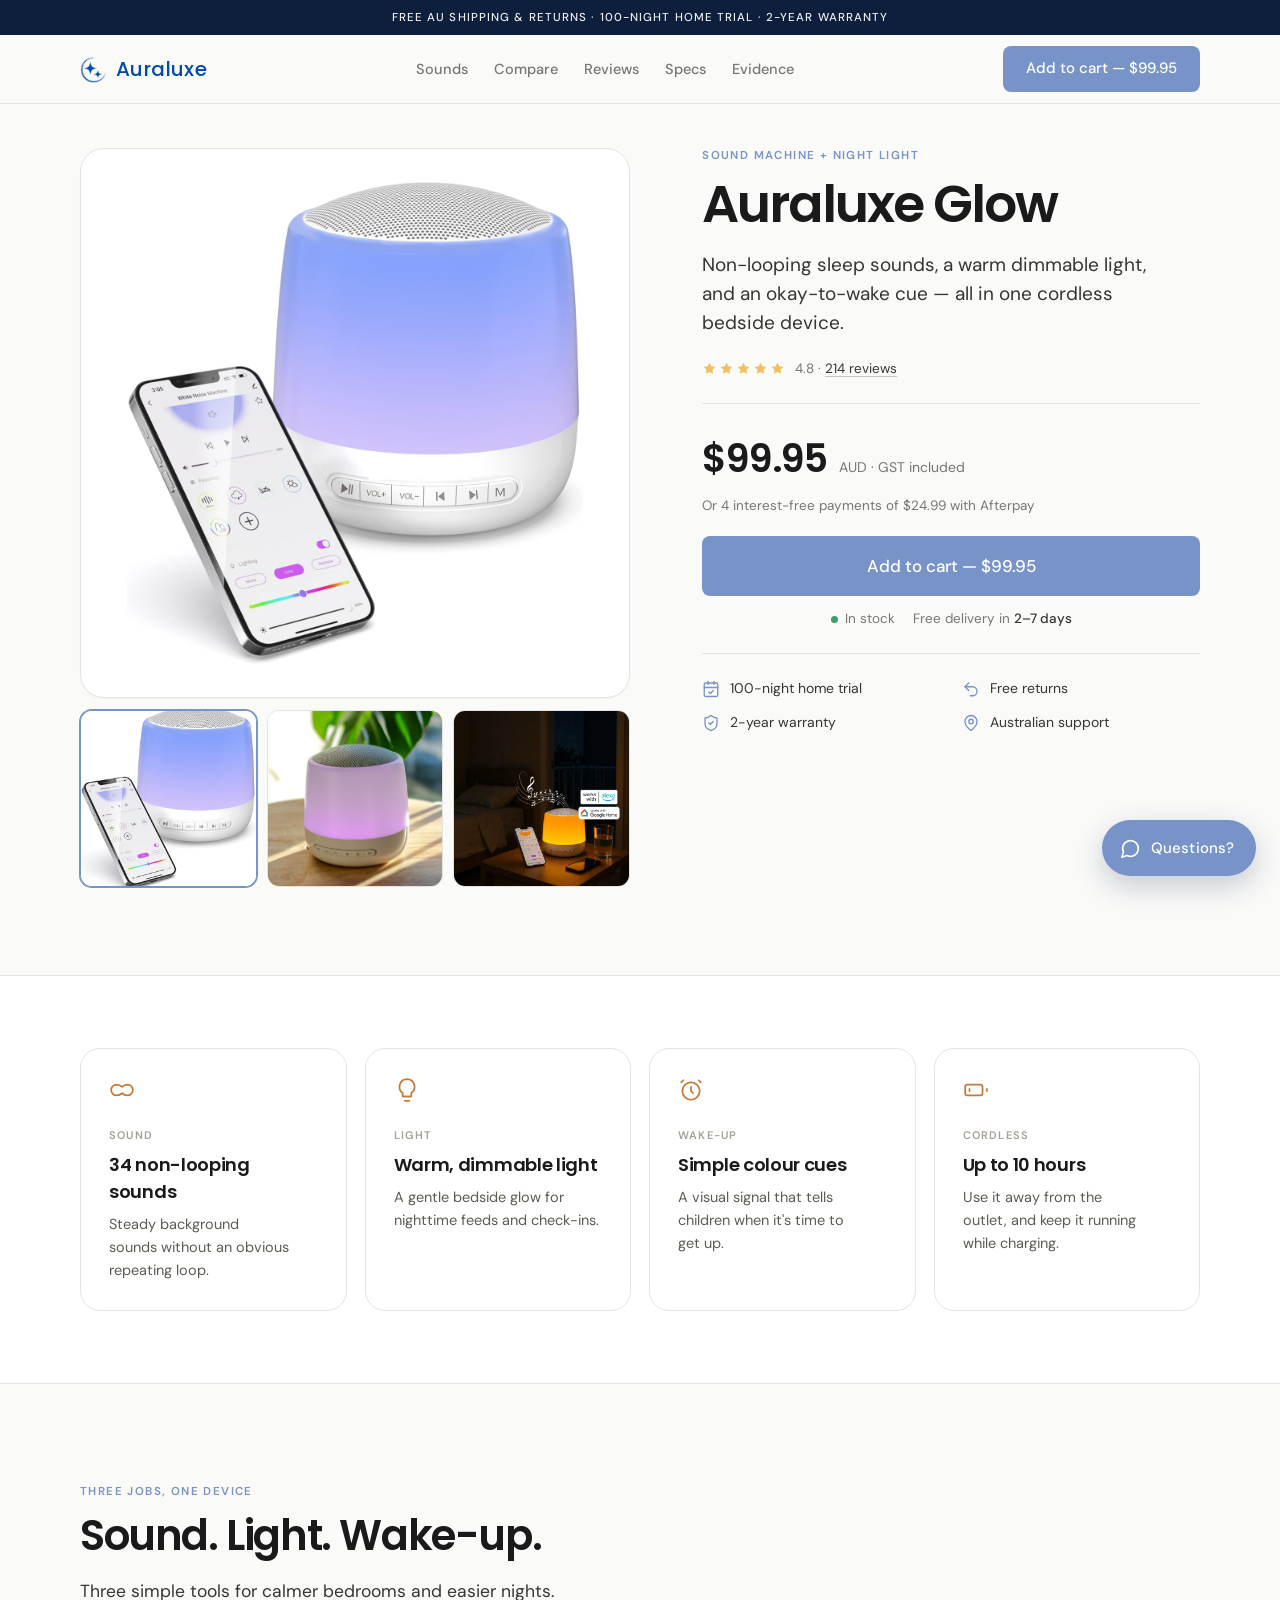
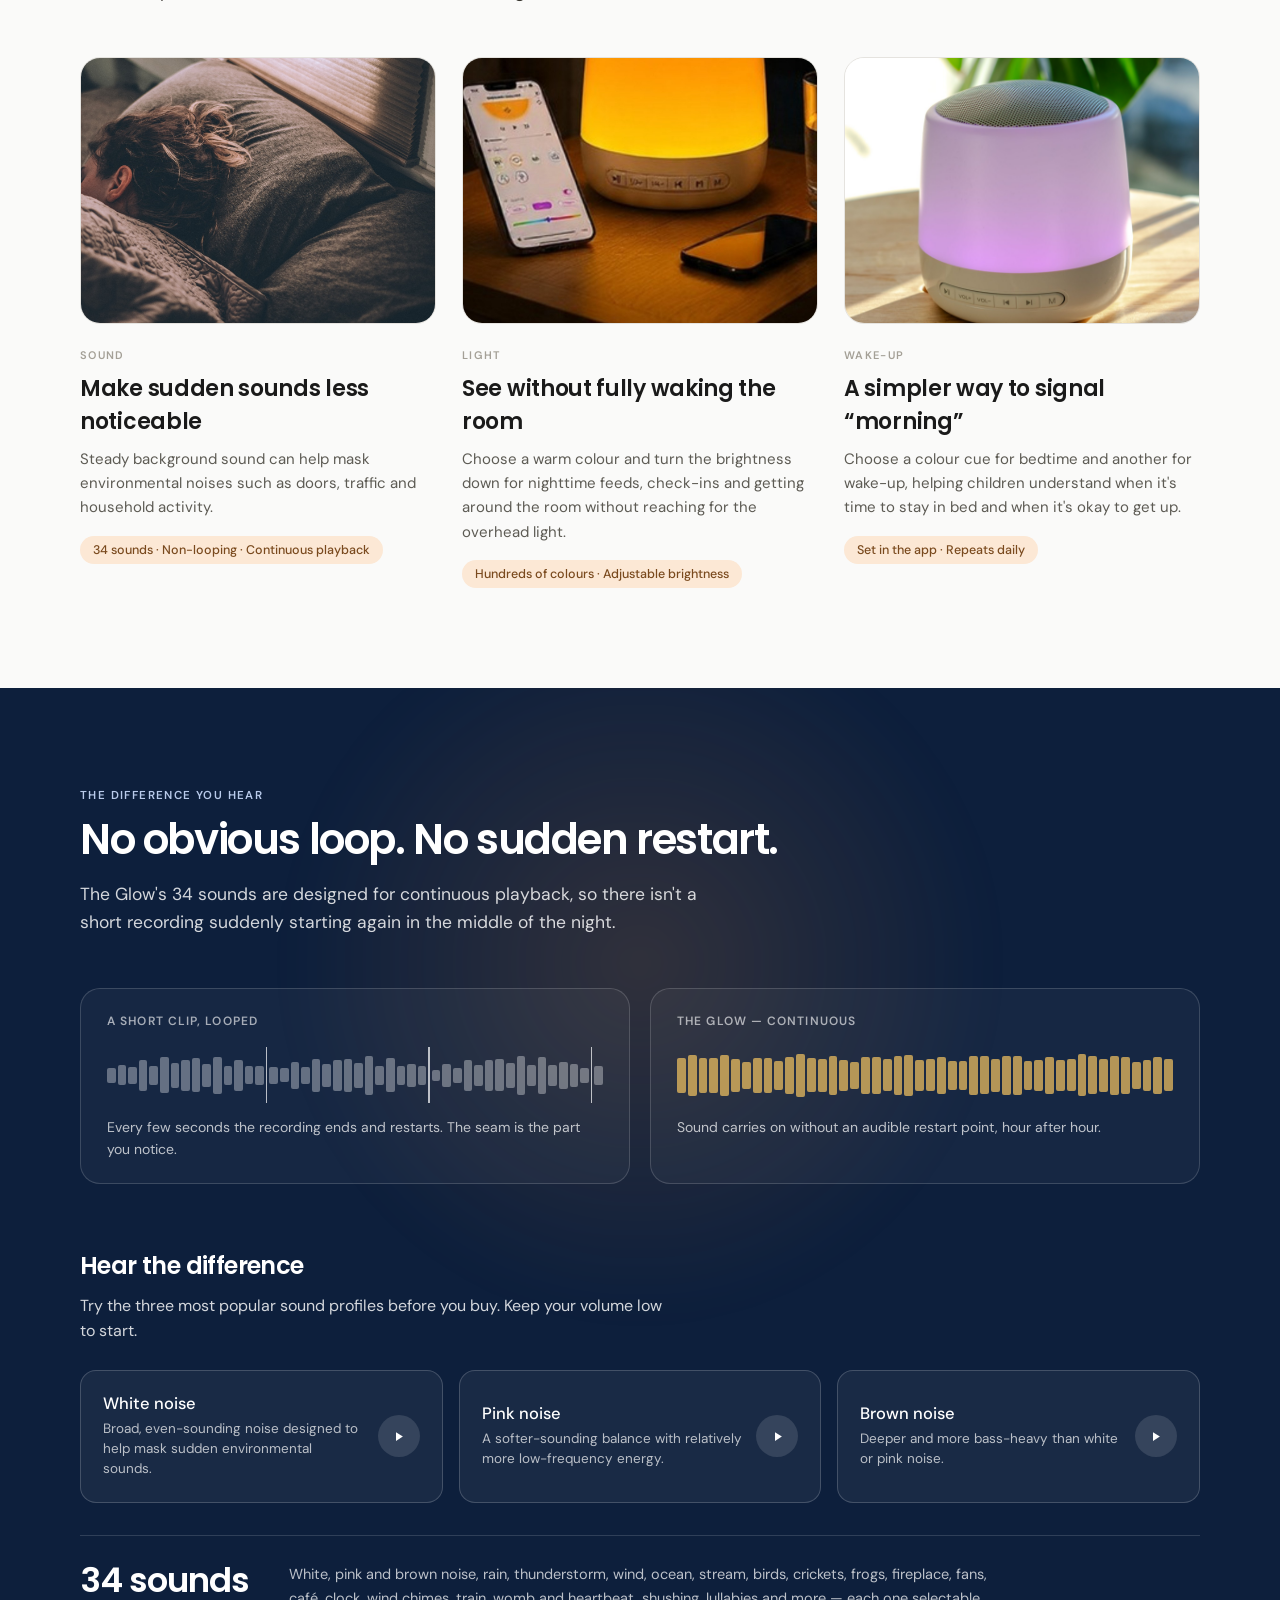
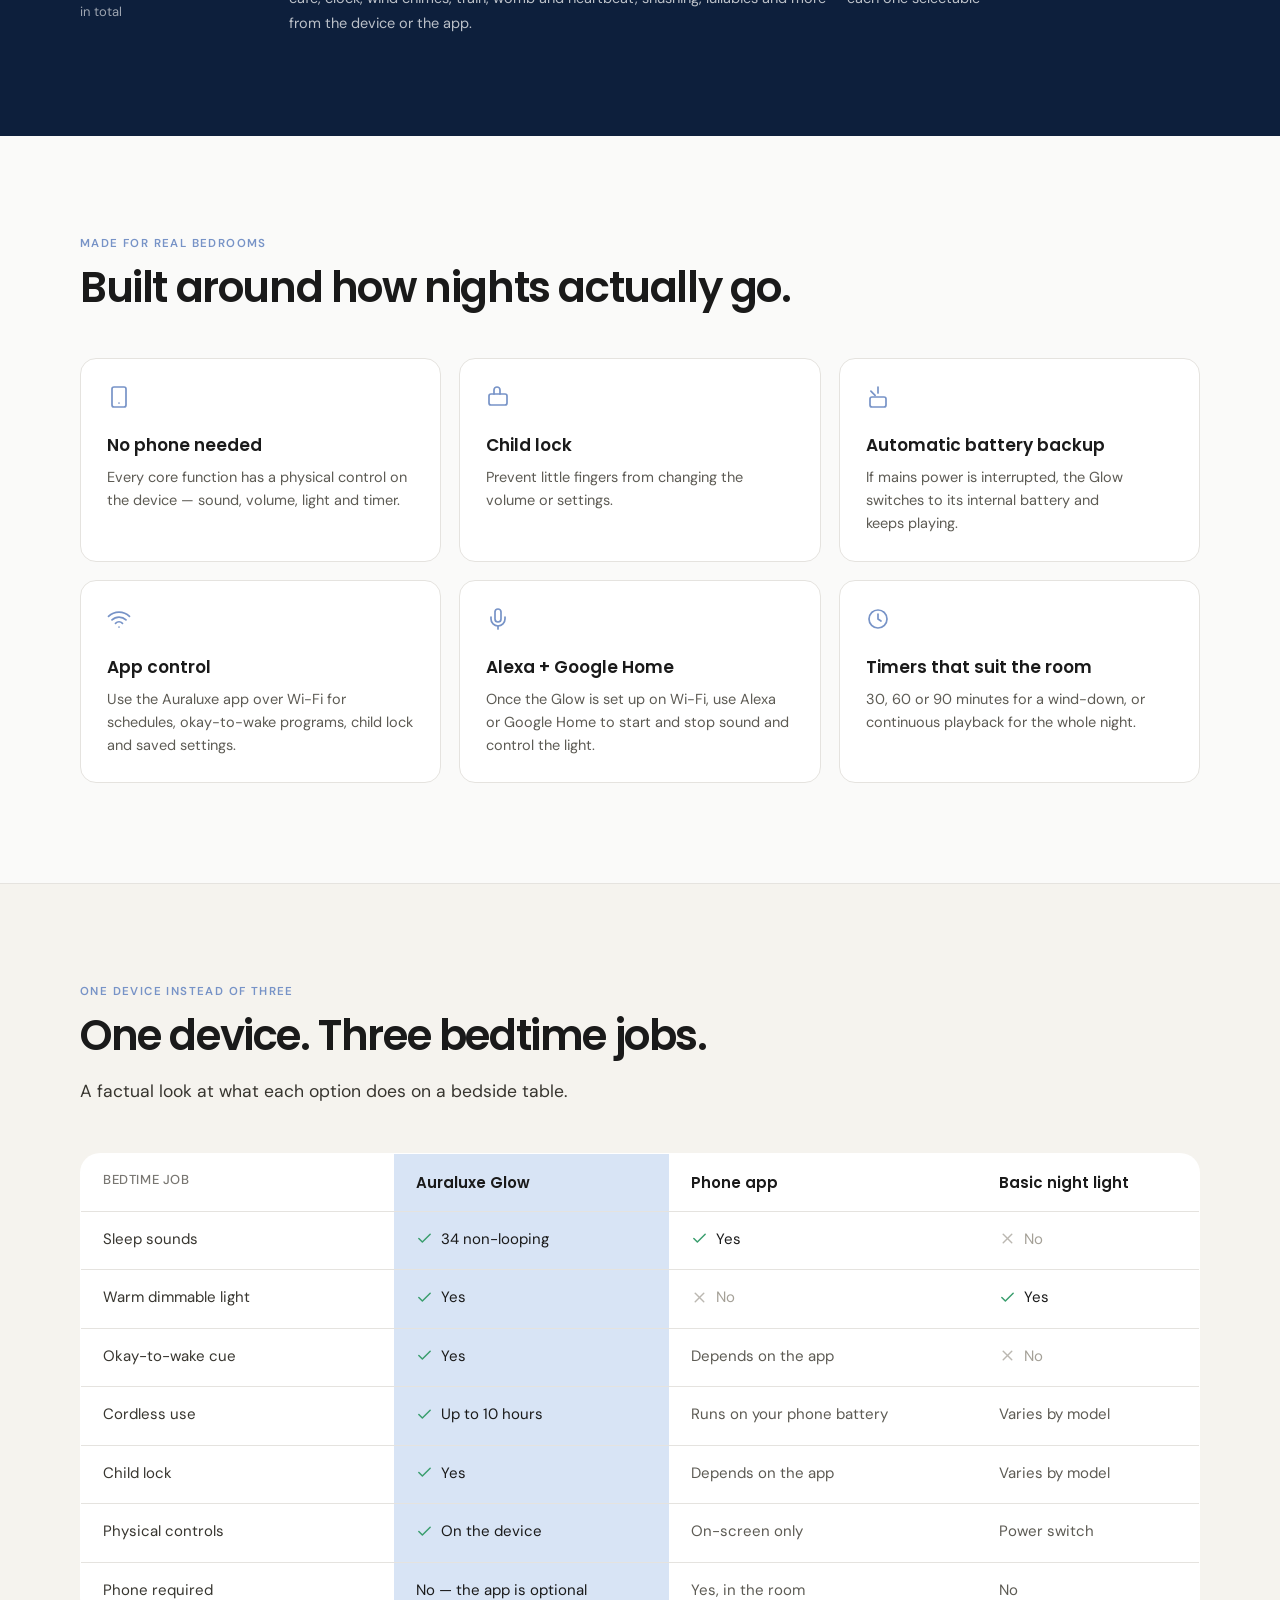
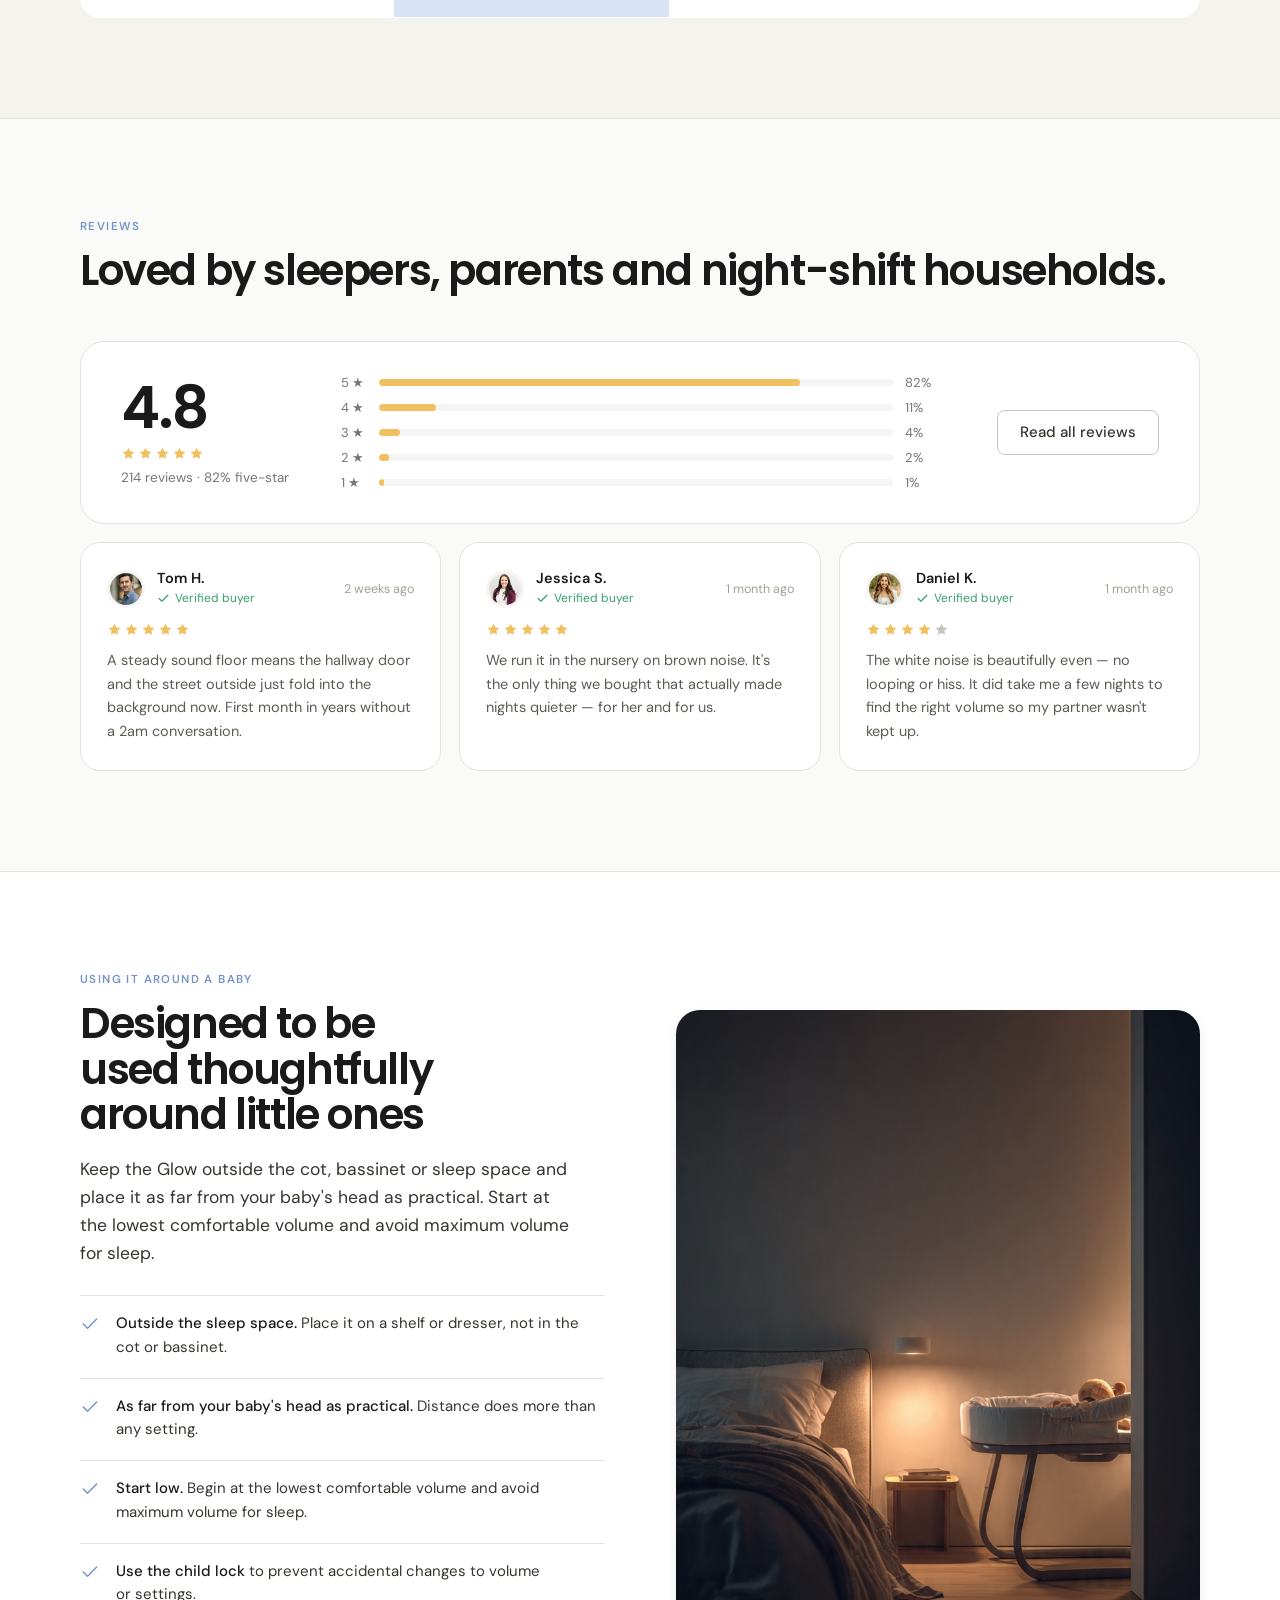
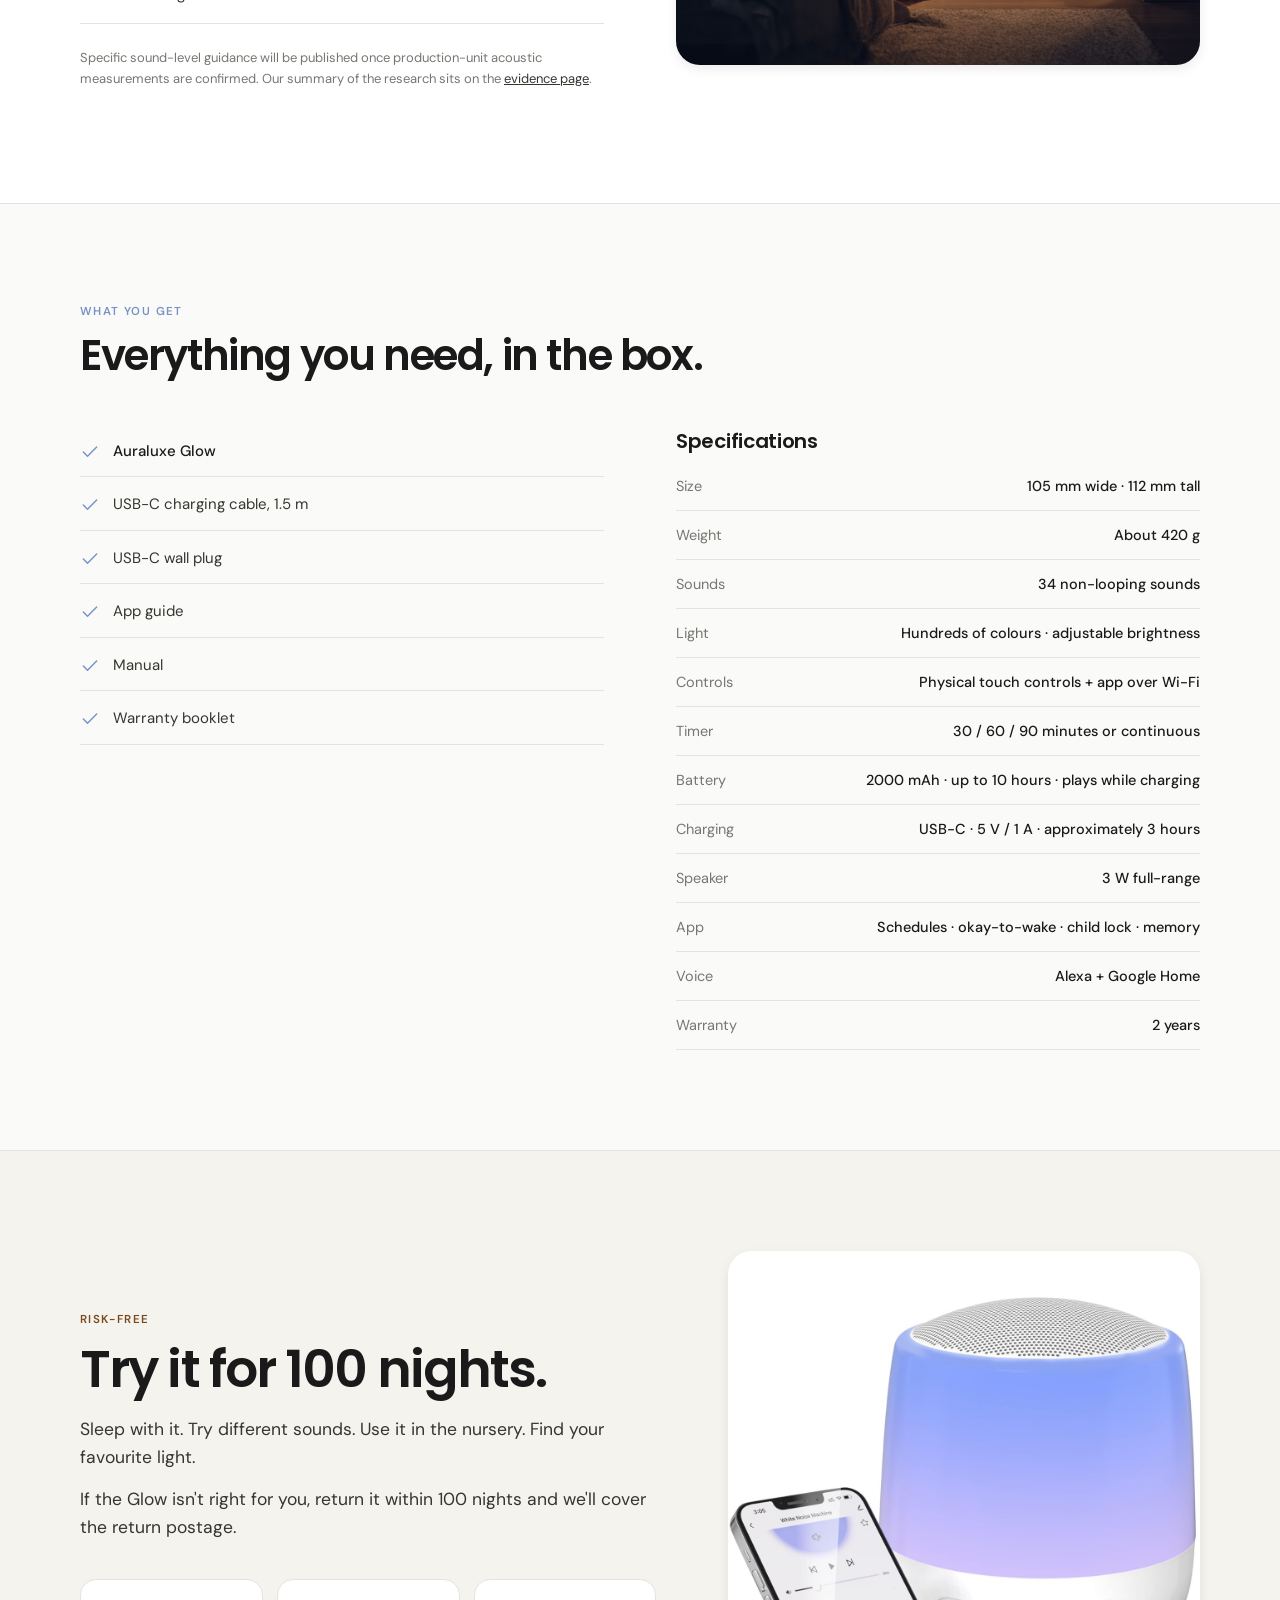
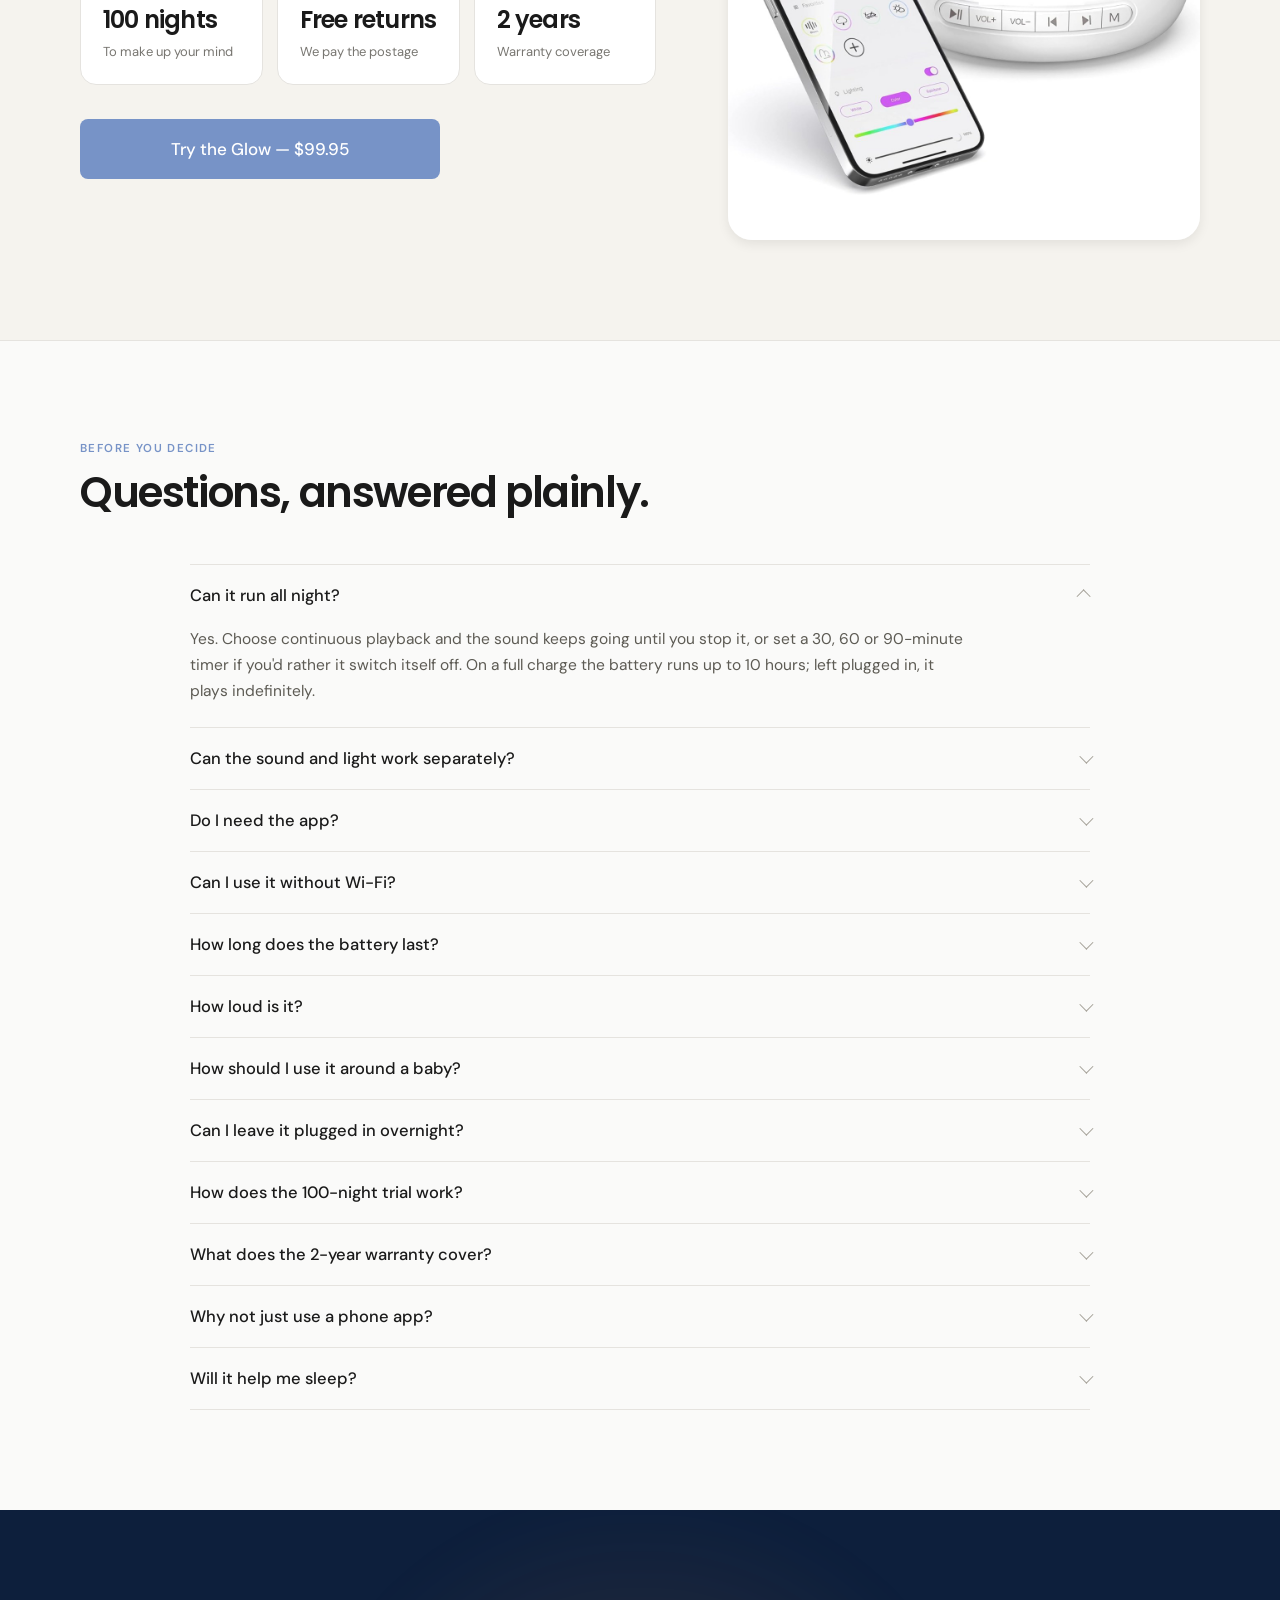
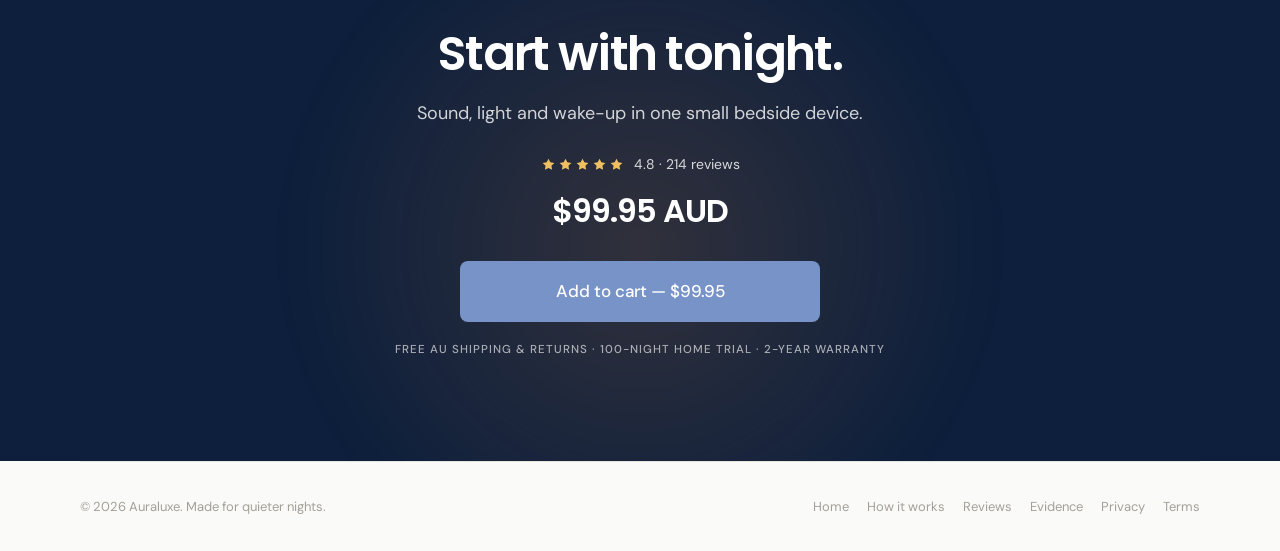
==== commit 090fbf49: "Add files via upload" ====
--- a/glow.html
+++ b/glow.html
@@ -729,5 +729,6 @@
 document.querySelectorAll(".reveal").forEach(el => io.observe(el));
 </script>
 <template id="__bundler_thumbnail"><svg xmlns="http://www.w3.org/2000/svg" viewBox="0 0 100 100"><rect width="100" height="100" fill="#0d1f3c"/><circle cx="50" cy="54" r="19" fill="#e0a24f"/><rect x="33" y="66" width="34" height="10" rx="5" fill="#f6f5f4"/></svg></template>
+<script src="js/chat-widget.js"></script>
 </body>
 </html>
